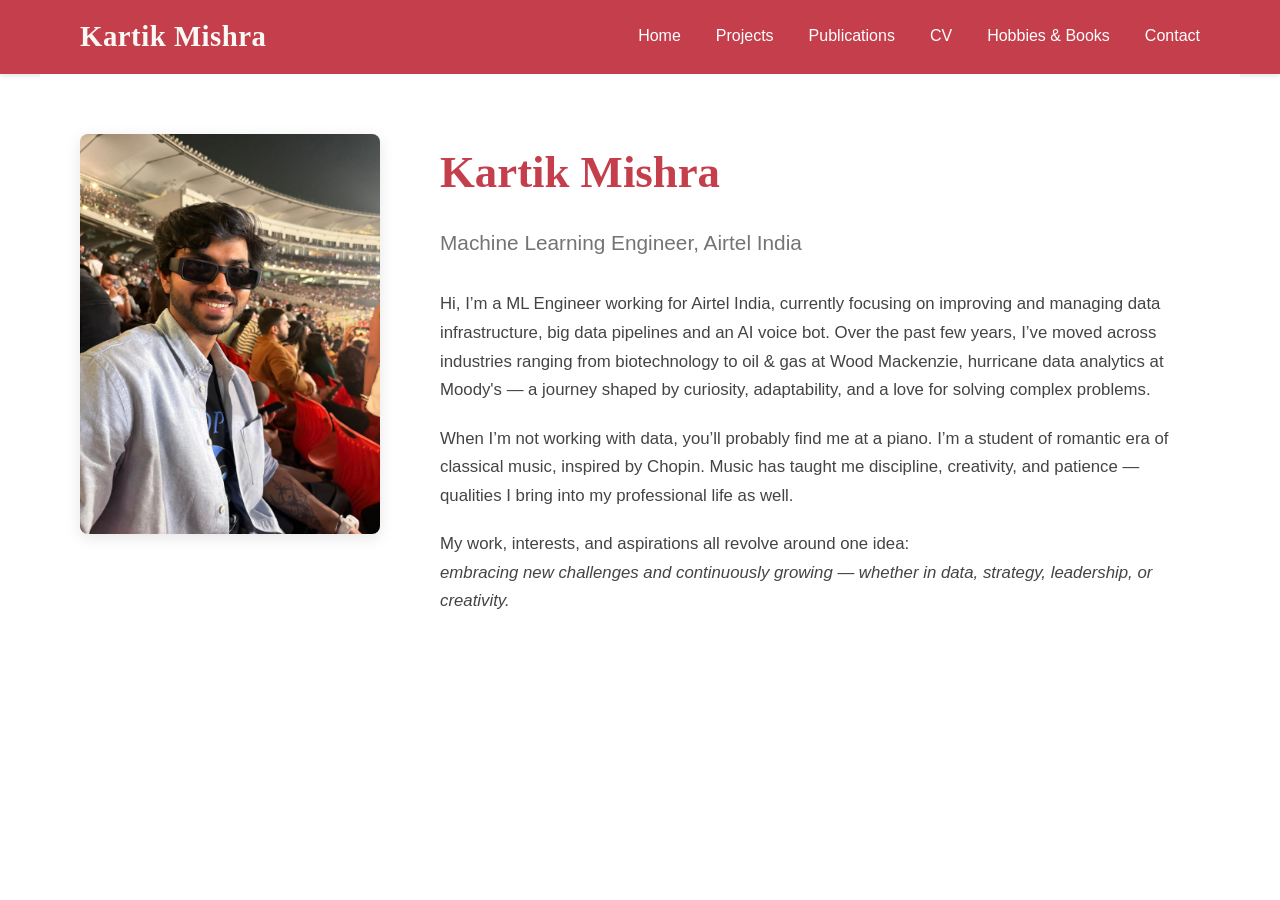
==== index.html @ c877eaf4 "CV commitsssss" ====
<!DOCTYPE html>
<html lang="en">
<head>
    <meta charset="UTF-8">
    <meta name="viewport" content="width=device-width, initial-scale=1.0">
    <title>Kartik Mishra</title>
    <link rel="stylesheet" href="css/style.css">
   
</head>
<body>
    <header>
        <div class="header-content">
            <a href="index.html" class="logo">Kartik Mishra</a>
            <nav>
                <a href="index.html">Home</a>
                <a href="projects.html">Projects</a>
                <a href="publications.html">Publications</a>
                <a href="cv.html">CV</a>
                <a href="hobbies.html">Hobbies & Books</a>
                <a href="contact.html">Contact</a>
            </nav>
        </div>
    </header>

    <div class="container">
        <div class="hero">
            <img src="images/profilepic.jpg" alt="Your Name" class="profile-img">
            <div class="hero-content">
                <h1>Kartik Mishra</h1>
                <h2>Machine Learning Engineer, Airtel India</h2>
                <p>
                    Hi, I’m a ML Engineer working for Airtel India, currently focusing on improving and managing data infrastructure, big data pipelines and an AI voice bot. Over the past few years, I’ve moved across industries ranging from biotechnology to oil &amp; gas at Wood Mackenzie, hurricane data analytics at Moody's — a journey shaped by curiosity, adaptability, and a love for solving complex problems.
                </p>

                <p>
                    When I’m not working with data, you’ll probably find me at a piano. I’m a student of romantic era of classical music, inspired by Chopin. Music has taught me discipline, creativity, and patience — qualities I bring into my professional life as well.
                </p>

                <p>
                    My work, interests, and aspirations all revolve around one idea: <br>
                    <em>embracing new challenges and continuously growing — whether in data, strategy, leadership, or creativity.</em>
                </p>
            </div>
        </div>
    </div>
</body>
</html>
---- css/style.css ----
* {
    margin: 0;
    padding: 0;
    box-sizing: border-box;
}

body {
    font-family: -apple-system, BlinkMacSystemFont, 'Segoe UI', Roboto, Oxygen, Ubuntu, Cantarell, sans-serif;
    line-height: 1.7;
    color: #333;
    background: white;
}

/* Header Styles */
header {
    background: #c43e4b;
    padding: 12px 0;
    box-shadow: 0 2px 5px rgba(0,0,0,0.1);
}

.header-content {
    max-width: 1200px;
    margin: 0 auto;
    padding: 0 40px;
    display: flex;
    justify-content: space-between;
    align-items: center;
}

.logo {
    color: #FAF9F6;
    font-size: 1.8em;
    font-weight: 700;
    letter-spacing: 0.5px;
    text-decoration: none;
    font-family: 'Crimson Text', serif;
    transition: opacity 0.3s ease;
}

nav {
    display: flex;
    gap: 35px;
}

nav a {
    color: white;
    text-decoration: none;
    font-size: 1em;
    transition: opacity 0.3s ease;
    padding-bottom: 2px;
}

nav a:hover {
    opacity: 0.8;
    border-bottom: 2px solid white;
}

/* Container Styles */
.container {
    max-width: 1200px;
    margin: 0 auto;
    padding: 60px 40px;
    background: white;
    min-height: calc(100vh - 100px);
}

/* Typography */
h1 {
    font-size: 2.8em;
    color: #c43e4b;
    margin-bottom: 40px;
    font-weight: 400;
}

h2 {
    font-size: 1.8em;
    color: #333;
    margin-bottom: 25px;
    font-weight: 400;
    border-bottom: 1px solid #ddd;
    padding-bottom: 10px;
}

h3 {
    font-size: 1.4em;
    color: #333;
    margin-bottom: 10px;
    font-weight: 400;
}

p {
    font-size: 1.05em;
    color: #444;
    margin-bottom: 20px;
}

a {
    color: #c43e4b;
    text-decoration: none;
    border-bottom: 1px solid #c43e4b;
}

a:hover {
    opacity: 0.7;
}

/* Home Page - Hero Section */
.hero {
    display: grid;
    grid-template-columns: 300px 1fr;
    gap: 60px;
    margin-bottom: 50px;
}

.profile-img {
    width: 100%;
    border-radius: 8px;
    box-shadow: 0 4px 15px rgba(0,0,0,0.1);
}

.hero-content h1 {
    font-size: 2.8em;
    color: #c43e4b;
    margin-bottom: 15px;
    font-weight: 700;
    font-family: 'Crimson Text', serif;
}

.hero-content h2 {
    font-size: 1.3em;
    color: #757373;
    font-weight: 350;
    margin-bottom: 30px;
    border-bottom: none;
    padding-bottom: 0;
}

.hero-content p {
    font-size: 1.05em;
    color: #444;
    margin-bottom: 20px;
}

.hero-content a {
    color: #c43e4b;
    text-decoration: none;
    border-bottom: 1px solid #c43e4b;
}

/* Sections */
section {
    margin-bottom: 50px;
}

.content p {
    margin-bottom: 20px;
}

/* Projects Page */
.project {
    margin-bottom: 50px;
    padding-bottom: 40px;
    border-bottom: 1px solid #ddd;
}

.project:last-child {
    border-bottom: none;
}

.project h2 {
    font-size: 1.6em;
    border-bottom: none;
    padding-bottom: 0;
}

.project-meta {
    color: #999;
    font-size: 0.95em;
    margin-bottom: 15px;
}

.project a {
    margin-right: 20px;
}

/* Publications Page */
.publication {
    margin-bottom: 40px;
    padding-bottom: 30px;
    border-bottom: 1px solid #ddd;
}

.publication:last-child {
    border-bottom: none;
}

.publication h2 {
    font-size: 1.4em;
    font-style: italic;
    border-bottom: none;
    padding-bottom: 0;
}

.venue {
    color: #c43e4b;
    font-weight: 500;
    margin-bottom: 15px;
}

.publication a {
    margin-right: 20px;
}

/* CV Page */
.download-link {
    display: inline-block;
    color: #c43e4b;
    text-decoration: none;
    border: 2px solid #c43e4b;
    padding: 10px 25px;
    border-radius: 5px;
    margin-bottom: 40px;
    transition: all 0.3s;
}

.download-link:hover {
    background: #c43e4b;
    color: white;
}

.cv-item {
    margin-bottom: 30px;
}

.cv-item h3 {
    font-size: 1.3em;
    margin-bottom: 5px;
    font-weight: 500;
}

.cv-item .institution {
    color: #c43e4b;
    font-weight: 500;
    margin-bottom: 5px;
}

.cv-item .date {
    color: #999;
    font-size: 0.95em;
    margin-bottom: 10px;
}

ul {
    list-style: none;
    padding: 0;
}

li {
    margin-bottom: 8px;
    padding-left: 20px;
    position: relative;
    color: #444;
}

li:before {
    content: "•";
    color: #c43e4b;
    font-weight: bold;
    position: absolute;
    left: 0;
}

/* Hobbies Page */
.book {
    margin-bottom: 30px;
}

.book h3 {
    font-size: 1.3em;
    margin-bottom: 5px;
    font-style: italic;
}

.book .author {
    color: #666;
    margin-bottom: 10px;
}

/* Contact Page */
.contact-item {
    margin-bottom: 15px;
    font-size: 1.05em;
}

.contact-item strong {
    color: #333;
    display: inline-block;
    min-width: 100px;
}

.social-links {
    display: flex;
    gap: 20px;
    margin-top: 20px;
    flex-wrap: wrap;
}

.social-links a {
    color: #c43e4b;
    font-size: 1em;
    border: 2px solid #c43e4b;
    padding: 8px 20px;
    border-radius: 5px;
    transition: all 0.3s;
}

.social-links a:hover {
    background: #c43e4b;
    color: white;
}

/* Responsive Design */
@media (max-width: 768px) {
    .header-content {
        flex-direction: column;
        gap: 20px;
        text-align: center;
    }

    nav {
        flex-wrap: wrap;
        justify-content: center;
        gap: 20px;
    }

    .hero {
        grid-template-columns: 1fr;
        gap: 30px;
    }

    .profile-img {
        max-width: 300px;
        margin: 0 auto;
    }

    .container {
        padding: 40px 20px;
    }

    h1 {
        font-size: 2.2em;
    }

    .hero-content h1 {
        font-size: 2.2em;
    }

    .contact-item strong {
        display: block;
        margin-bottom: 5px;
    }
}
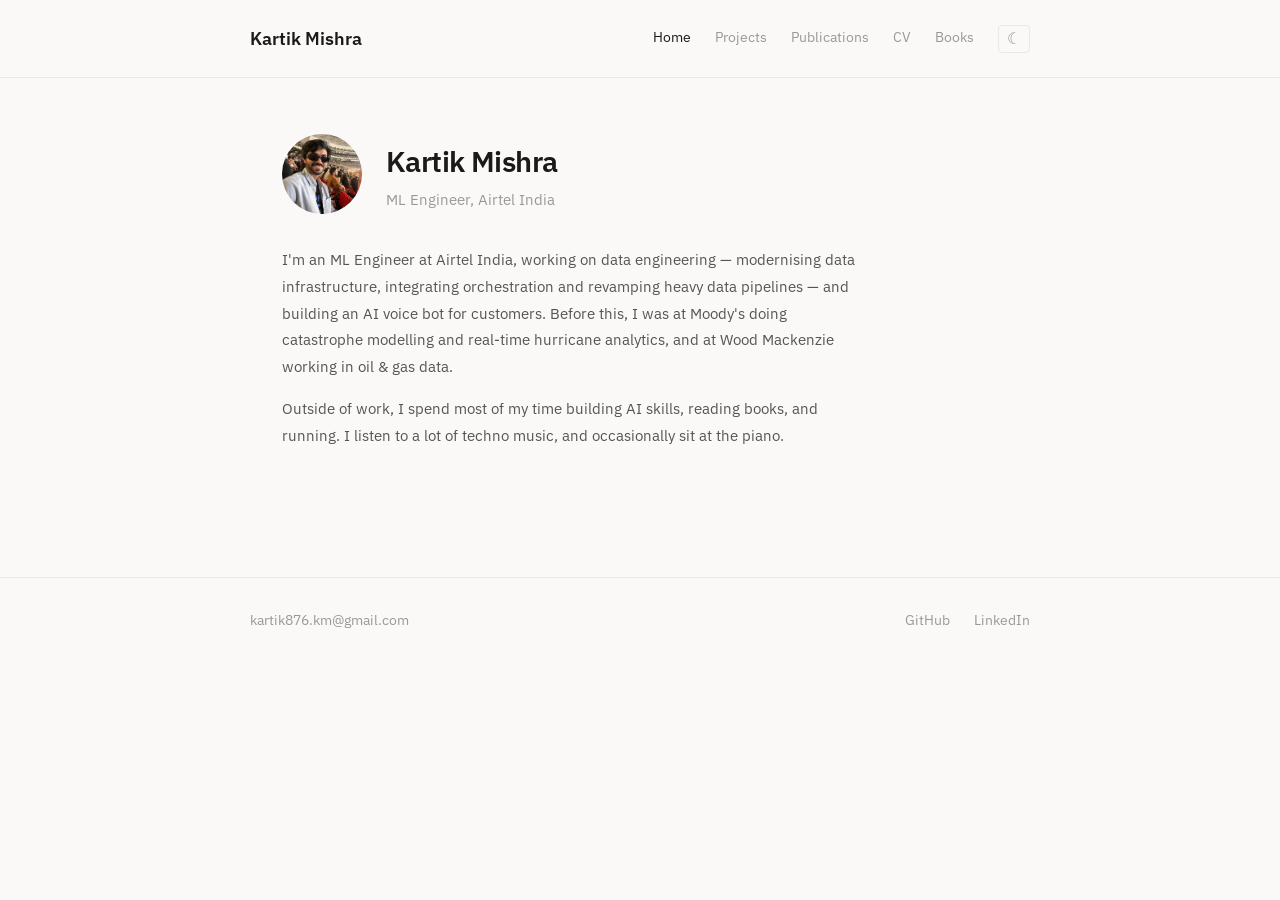
==== commit c2f08d35: "Rebuild portfolio with Paper theme — minimal, clean design - Redesigned all pages with Paper theme (" ====
--- a/index.html
+++ b/index.html
@@ -1,47 +1,64 @@
 <!DOCTYPE html>
 <html lang="en">
 <head>
-    <meta charset="UTF-8">
-    <meta name="viewport" content="width=device-width, initial-scale=1.0">
-    <title>Kartik Mishra</title>
-    <link rel="stylesheet" href="css/style.css">
-   
+  <meta charset="UTF-8">
+  <meta name="viewport" content="width=device-width, initial-scale=1.0">
+  <title>Kartik Mishra</title>
+  <link rel="stylesheet" href="css/style.css">
+  <link rel="preconnect" href="https://fonts.googleapis.com">
+  <link rel="preconnect" href="https://fonts.gstatic.com" crossorigin>
+  <link href="https://fonts.googleapis.com/css2?family=IBM+Plex+Sans:wght@300;400;500;600&display=swap" rel="stylesheet">
+  <script src="js/main.js"></script>
 </head>
 <body>
-    <header>
-        <div class="header-content">
-            <a href="index.html" class="logo">Kartik Mishra</a>
-            <nav>
-                <a href="index.html">Home</a>
-                <a href="projects.html">Projects</a>
-                <a href="publications.html">Publications</a>
-                <a href="cv.html">CV</a>
-                <a href="hobbies.html">Hobbies & Books</a>
-                <a href="contact.html">Contact</a>
-            </nav>
-        </div>
-    </header>
+  <header>
+    <div class="header-content">
+      <a href="index.html" class="logo">Kartik Mishra</a>
+      <nav>
+        <a href="index.html" class="active">Home</a>
+        <a href="projects.html">Projects</a>
+        <a href="publications.html">Publications</a>
+        <a href="cv.html">CV</a>
+        <a href="books.html">Books</a>
+        <button class="theme-toggle" aria-label="Toggle dark mode"></button>
+      </nav>
+    </div>
+  </header>
 
-    <div class="container">
-        <div class="hero">
-            <img src="images/profilepic.jpg" alt="Your Name" class="profile-img">
-            <div class="hero-content">
-                <h1>Kartik Mishra</h1>
-                <h2>Machine Learning Engineer, Airtel India</h2>
-                <p>
-                    Hi, I’m a ML Engineer working for Airtel India, currently focusing on improving and managing data infrastructure, big data pipelines and an AI voice bot. Over the past few years, I’ve moved across industries ranging from biotechnology to oil &amp; gas at Wood Mackenzie, hurricane data analytics at Moody's — a journey shaped by curiosity, adaptability, and a love for solving complex problems.
-                </p>
+  <div class="container">
+    <div class="hero-intro">
+      <img src="images/profilepic.jpg" alt="Kartik Mishra" class="profile-img">
+      <div>
+        <h1>Kartik Mishra</h1>
+        <div class="subtitle">ML Engineer, Airtel India</div>
+      </div>
+    </div>
 
-                <p>
-                    When I’m not working with data, you’ll probably find me at a piano. I’m a student of romantic era of classical music, inspired by Chopin. Music has taught me discipline, creativity, and patience — qualities I bring into my professional life as well.
-                </p>
+    <p>
+      I'm an ML Engineer at Airtel India, working on data engineering &mdash; modernising data infrastructure, integrating orchestration and
+      revamping heavy data pipelines &mdash; and building an AI voice bot for customers. Before this, I was at
+      Moody's doing catastrophe modelling and real-time hurricane analytics, and at Wood Mackenzie
+      working in oil &amp; gas data.
+    </p>
 
-                <p>
-                    My work, interests, and aspirations all revolve around one idea: <br>
-                    <em>embracing new challenges and continuously growing — whether in data, strategy, leadership, or creativity.</em>
-                </p>
-            </div>
-        </div>
+    <p>
+      Outside of work, I spend most of my time building AI skills, reading books, and running.
+      I listen to a lot of techno music, and occasionally sit at the piano.
+    </p>
+  </div>
+
+  <div class="lightbox">
+    <img src="images/profilepic.jpg" alt="Kartik Mishra">
+  </div>
+
+  <footer>
+    <div class="footer-content">
+      <span>kartik876.km@gmail.com</span>
+      <div class="footer-links">
+        <a href="https://github.com/karmishhh/" target="_blank">GitHub</a>
+        <a href="https://www.linkedin.com/in/kartik-mishra99/" target="_blank">LinkedIn</a>
+      </div>
     </div>
+  </footer>
 </body>
-</html>+</html>
--- a/css/style.css
+++ b/css/style.css
@@ -1,362 +1,533 @@
-* {
-    margin: 0;
-    padding: 0;
-    box-sizing: border-box;
-}
-
+/* ===== Paper Theme ===== */
+
+:root {
+  --bg: #faf9f7;
+  --text: #1a1a1a;
+  --text-secondary: #555;
+  --text-muted: #999;
+  --border: #eae8e4;
+  --accent: #8b7355;
+  --max-width: 780px;
+}
+
+[data-theme="dark"] {
+  --bg: #1a1a1a;
+  --text: #e0ddd8;
+  --text-secondary: #aaa;
+  --text-muted: #777;
+  --border: #2e2e2e;
+  --accent: #c4a882;
+}
+
+/* Reset */
+*, *::before, *::after {
+  margin: 0;
+  padding: 0;
+  box-sizing: border-box;
+}
+
+/* Base */
 body {
-    font-family: -apple-system, BlinkMacSystemFont, 'Segoe UI', Roboto, Oxygen, Ubuntu, Cantarell, sans-serif;
-    line-height: 1.7;
-    color: #333;
-    background: white;
-}
-
-/* Header Styles */
+  font-family: 'IBM Plex Sans', 'Inter', -apple-system, BlinkMacSystemFont, sans-serif;
+  font-size: 16px;
+  line-height: 1.6;
+  color: var(--text);
+  background: var(--bg);
+  -webkit-font-smoothing: antialiased;
+  transition: background 0.3s, color 0.3s;
+}
+
+/* Page transition */
+.container {
+  animation: fadeIn 0.4s ease-out;
+}
+
+@keyframes fadeIn {
+  from { opacity: 0; transform: translateY(8px); }
+  to { opacity: 1; transform: translateY(0); }
+}
+
+a {
+  color: var(--text);
+  text-decoration: underline;
+  text-underline-offset: 3px;
+  text-decoration-color: var(--border);
+  transition: text-decoration-color 0.2s;
+}
+
+a:hover {
+  text-decoration-color: var(--text);
+}
+
+/* Dark mode toggle */
+.theme-toggle {
+  background: none;
+  border: 1px solid var(--border);
+  color: var(--text-muted);
+  cursor: pointer;
+  font-size: 1rem;
+  padding: 0.3rem 0.5rem;
+  border-radius: 4px;
+  line-height: 1;
+  transition: all 0.2s;
+}
+
+.theme-toggle:hover {
+  color: var(--text);
+  border-color: var(--text-muted);
+}
+
+/* Header */
 header {
-    background: #c43e4b;
-    padding: 12px 0;
-    box-shadow: 0 2px 5px rgba(0,0,0,0.1);
+  border-bottom: 1px solid var(--border);
+  padding: 1.5rem 2rem;
+  transition: border-color 0.3s;
 }
 
 .header-content {
-    max-width: 1200px;
-    margin: 0 auto;
-    padding: 0 40px;
-    display: flex;
-    justify-content: space-between;
-    align-items: center;
+  max-width: var(--max-width);
+  margin: 0 auto;
+  display: flex;
+  justify-content: space-between;
+  align-items: center;
 }
 
 .logo {
-    color: #FAF9F6;
-    font-size: 1.8em;
-    font-weight: 700;
-    letter-spacing: 0.5px;
-    text-decoration: none;
-    font-family: 'Crimson Text', serif;
-    transition: opacity 0.3s ease;
+  font-size: 1.15rem;
+  font-weight: 600;
+  color: var(--text);
+  text-decoration: none;
 }
 
 nav {
-    display: flex;
-    gap: 35px;
+  display: flex;
+  gap: 1.5rem;
 }
 
 nav a {
-    color: white;
-    text-decoration: none;
-    font-size: 1em;
-    transition: opacity 0.3s ease;
-    padding-bottom: 2px;
-}
-
-nav a:hover {
-    opacity: 0.8;
-    border-bottom: 2px solid white;
-}
-
-/* Container Styles */
+  color: var(--text-muted);
+  text-decoration: none;
+  font-size: 0.9rem;
+  font-weight: 400;
+  transition: color 0.2s;
+}
+
+nav a:hover,
+nav a.active {
+  color: var(--text);
+}
+
+/* Main Content */
 .container {
-    max-width: 1200px;
-    margin: 0 auto;
-    padding: 60px 40px;
-    background: white;
-    min-height: calc(100vh - 100px);
+  max-width: var(--max-width);
+  margin: 0 auto;
+  padding: 3.5rem 2rem 5rem;
 }
 
 /* Typography */
+/* Hero intro */
+.hero-intro {
+  display: flex;
+  align-items: center;
+  gap: 1.5rem;
+  margin-bottom: 2rem;
+}
+
+.profile-img {
+  width: 80px;
+  height: 80px;
+  border-radius: 50%;
+  object-fit: cover;
+  filter: grayscale(15%);
+  flex-shrink: 0;
+  cursor: pointer;
+  transition: filter 0.2s;
+}
+
+.profile-img:hover {
+  filter: grayscale(0%);
+}
+
+.hero-intro h1 {
+  margin-bottom: 0.15rem;
+}
+
+.hero-intro .subtitle {
+  margin-bottom: 0;
+}
+
+@media (max-width: 600px) {
+  .hero-intro {
+    gap: 1rem;
+  }
+
+  .profile-img {
+    width: 64px;
+    height: 64px;
+  }
+}
+
 h1 {
-    font-size: 2.8em;
-    color: #c43e4b;
-    margin-bottom: 40px;
-    font-weight: 400;
+  font-size: 1.8rem;
+  font-weight: 600;
+  letter-spacing: -0.02em;
+  margin-bottom: 0.4rem;
 }
 
 h2 {
-    font-size: 1.8em;
-    color: #333;
-    margin-bottom: 25px;
-    font-weight: 400;
-    border-bottom: 1px solid #ddd;
-    padding-bottom: 10px;
+  font-size: 1.15rem;
+  font-weight: 600;
+  margin-top: 2.5rem;
+  margin-bottom: 1.2rem;
+  color: var(--text);
+  padding-left: 0.75rem;
+  border-left: 3px solid var(--accent);
 }
 
 h3 {
-    font-size: 1.4em;
-    color: #333;
-    margin-bottom: 10px;
-    font-weight: 400;
+  font-size: 1rem;
+  font-weight: 500;
+  margin-bottom: 0.2rem;
 }
 
 p {
-    font-size: 1.05em;
-    color: #444;
-    margin-bottom: 20px;
-}
-
-a {
-    color: #c43e4b;
-    text-decoration: none;
-    border-bottom: 1px solid #c43e4b;
-}
-
-a:hover {
-    opacity: 0.7;
-}
-
-/* Home Page - Hero Section */
-.hero {
-    display: grid;
-    grid-template-columns: 300px 1fr;
-    gap: 60px;
-    margin-bottom: 50px;
-}
-
-.profile-img {
-    width: 100%;
-    border-radius: 8px;
-    box-shadow: 0 4px 15px rgba(0,0,0,0.1);
-}
-
-.hero-content h1 {
-    font-size: 2.8em;
-    color: #c43e4b;
-    margin-bottom: 15px;
-    font-weight: 700;
-    font-family: 'Crimson Text', serif;
-}
-
-.hero-content h2 {
-    font-size: 1.3em;
-    color: #757373;
-    font-weight: 350;
-    margin-bottom: 30px;
-    border-bottom: none;
-    padding-bottom: 0;
-}
-
-.hero-content p {
-    font-size: 1.05em;
-    color: #444;
-    margin-bottom: 20px;
-}
-
-.hero-content a {
-    color: #c43e4b;
-    text-decoration: none;
-    border-bottom: 1px solid #c43e4b;
+  color: var(--text-secondary);
+  font-size: 0.95rem;
+  line-height: 1.75;
+  margin-bottom: 1rem;
+  max-width: 65ch;
+}
+
+.subtitle {
+  font-size: 0.95rem;
+  color: var(--text-muted);
+  margin-bottom: 2rem;
+  font-weight: 400;
 }
 
 /* Sections */
 section {
-    margin-bottom: 50px;
-}
-
-.content p {
-    margin-bottom: 20px;
-}
-
-/* Projects Page */
-.project {
-    margin-bottom: 50px;
-    padding-bottom: 40px;
-    border-bottom: 1px solid #ddd;
-}
-
-.project:last-child {
-    border-bottom: none;
-}
-
-.project h2 {
-    font-size: 1.6em;
-    border-bottom: none;
-    padding-bottom: 0;
-}
-
-.project-meta {
-    color: #999;
-    font-size: 0.95em;
-    margin-bottom: 15px;
-}
-
-.project a {
-    margin-right: 20px;
-}
-
-/* Publications Page */
-.publication {
-    margin-bottom: 40px;
-    padding-bottom: 30px;
-    border-bottom: 1px solid #ddd;
-}
-
-.publication:last-child {
-    border-bottom: none;
-}
-
-.publication h2 {
-    font-size: 1.4em;
-    font-style: italic;
-    border-bottom: none;
-    padding-bottom: 0;
-}
-
-.venue {
-    color: #c43e4b;
-    font-weight: 500;
-    margin-bottom: 15px;
-}
-
-.publication a {
-    margin-right: 20px;
-}
-
-/* CV Page */
-.download-link {
-    display: inline-block;
-    color: #c43e4b;
-    text-decoration: none;
-    border: 2px solid #c43e4b;
-    padding: 10px 25px;
-    border-radius: 5px;
-    margin-bottom: 40px;
-    transition: all 0.3s;
-}
-
-.download-link:hover {
-    background: #c43e4b;
-    color: white;
+  margin-bottom: 2rem;
+}
+
+/* Items (projects, publications, cv entries, books) */
+.item {
+  margin-bottom: 1.5rem;
+  padding: 1rem;
+  padding-left: 1rem;
+  border-bottom: 1px solid var(--border);
+  border-radius: 4px;
+  transition: background 0.2s, border-left 0.2s;
+  border-left: 3px solid transparent;
+}
+
+.item:hover {
+  background: rgba(139, 115, 85, 0.04);
+  border-left-color: var(--accent);
+}
+
+[data-theme="dark"] .item:hover {
+  background: rgba(196, 168, 130, 0.06);
+}
+
+.item:last-child {
+  border-bottom: none;
+}
+
+.item h3 a {
+  text-decoration-color: #ccc;
+}
+
+.item h3 a:hover {
+  text-decoration-color: var(--text);
+}
+
+.meta {
+  font-size: 0.85rem;
+  color: var(--text-muted);
+  margin-bottom: 0.4rem;
+}
+
+.item p {
+  font-size: 0.9rem;
+  margin-bottom: 0;
+}
+
+.item-links {
+  margin-top: 0.5rem;
+  display: flex;
+  gap: 1rem;
+}
+
+.item-links a {
+  font-size: 0.85rem;
+  color: var(--text-secondary);
+}
+
+/* Button */
+.btn {
+  display: inline-block;
+  padding: 0.5rem 1.2rem;
+  border: 1px solid #ccc;
+  color: var(--text);
+  text-decoration: none;
+  font-size: 0.85rem;
+  font-weight: 500;
+  border-radius: 4px;
+  transition: all 0.2s;
+}
+
+.btn:hover {
+  background: var(--text);
+  color: var(--bg);
+  border-color: var(--text);
+}
+
+/* CV specifics */
+.cv-section {
+  margin-bottom: 2.5rem;
 }
 
 .cv-item {
-    margin-bottom: 30px;
+  margin-bottom: 2rem;
 }
 
 .cv-item h3 {
-    font-size: 1.3em;
-    margin-bottom: 5px;
-    font-weight: 500;
+  font-weight: 600;
 }
 
 .cv-item .institution {
-    color: #c43e4b;
-    font-weight: 500;
-    margin-bottom: 5px;
+  font-size: 0.9rem;
+  color: var(--text-secondary);
+  font-weight: 500;
 }
 
 .cv-item .date {
-    color: #999;
-    font-size: 0.95em;
-    margin-bottom: 10px;
-}
-
-ul {
-    list-style: none;
-    padding: 0;
-}
-
-li {
-    margin-bottom: 8px;
-    padding-left: 20px;
-    position: relative;
-    color: #444;
-}
-
-li:before {
-    content: "•";
-    color: #c43e4b;
-    font-weight: bold;
-    position: absolute;
-    left: 0;
-}
-
-/* Hobbies Page */
+  font-size: 0.85rem;
+  color: var(--text-muted);
+  margin-bottom: 0.5rem;
+}
+
+.cv-item ul {
+  padding-left: 1.2rem;
+  margin-top: 0.4rem;
+}
+
+.cv-item li {
+  font-size: 0.9rem;
+  color: var(--text-secondary);
+  margin-bottom: 0.3rem;
+  line-height: 1.6;
+}
+
+.skills p {
+  font-size: 0.9rem;
+  margin-bottom: 0.5rem;
+}
+
+.skills strong {
+  color: var(--text);
+  font-weight: 500;
+}
+
+/* Books */
 .book {
-    margin-bottom: 30px;
+  margin-bottom: 1.5rem;
+  padding-bottom: 1.5rem;
+  border-bottom: 1px solid var(--border);
+}
+
+.book:last-child {
+  border-bottom: none;
 }
 
 .book h3 {
-    font-size: 1.3em;
-    margin-bottom: 5px;
-    font-style: italic;
+  font-style: italic;
+  font-weight: 500;
 }
 
 .book .author {
-    color: #666;
-    margin-bottom: 10px;
-}
-
-/* Contact Page */
-.contact-item {
-    margin-bottom: 15px;
-    font-size: 1.05em;
-}
-
-.contact-item strong {
-    color: #333;
-    display: inline-block;
-    min-width: 100px;
-}
-
-.social-links {
-    display: flex;
-    gap: 20px;
-    margin-top: 20px;
+  font-size: 0.85rem;
+  color: var(--text-muted);
+  margin-bottom: 0.4rem;
+}
+
+.book p {
+  font-size: 0.9rem;
+  margin-bottom: 0;
+}
+
+/* Hobbies list */
+.hobbies-list {
+  list-style: none;
+  padding: 0;
+}
+
+.hobbies-list li {
+  font-size: 0.95rem;
+  color: var(--text-secondary);
+  margin-bottom: 0.75rem;
+  padding-bottom: 0.75rem;
+  border-bottom: 1px solid var(--border);
+  line-height: 1.6;
+}
+
+.hobbies-list li:last-child {
+  border-bottom: none;
+}
+
+.hobbies-list strong {
+  color: var(--text);
+  font-weight: 500;
+}
+
+/* Book hover */
+.book {
+  transition: border-left 0.2s, padding-left 0.2s;
+  border-left: 3px solid transparent;
+  padding-left: 0.75rem;
+}
+
+.book:hover {
+  border-left-color: var(--accent);
+}
+
+/* Hobbies hover */
+.hobbies-list li {
+  transition: padding-left 0.2s, border-left 0.2s;
+  border-left: 3px solid transparent;
+  padding-left: 0.75rem;
+}
+
+.hobbies-list li:hover {
+  border-left-color: var(--accent);
+}
+
+/* Lightbox */
+.lightbox {
+  display: none;
+  position: fixed;
+  inset: 0;
+  z-index: 9999;
+  background: rgba(0, 0, 0, 0.85);
+  align-items: center;
+  justify-content: center;
+  cursor: pointer;
+  opacity: 0;
+  transition: opacity 0.3s;
+}
+
+.lightbox.active {
+  display: flex;
+  opacity: 1;
+}
+
+.lightbox img {
+  max-width: 90vw;
+  max-height: 90vh;
+  border-radius: 8px;
+  object-fit: contain;
+}
+
+/* Footer */
+footer {
+  border-top: 1px solid var(--border);
+  padding: 2rem;
+  margin-top: 2rem;
+  transition: border-color 0.3s;
+}
+
+.footer-content {
+  max-width: var(--max-width);
+  margin: 0 auto;
+  display: flex;
+  justify-content: space-between;
+  align-items: center;
+  font-size: 0.85rem;
+  color: var(--text-muted);
+}
+
+.footer-links {
+  display: flex;
+  gap: 1.5rem;
+}
+
+.footer-links a {
+  color: var(--text-muted);
+  text-decoration: none;
+  transition: color 0.2s;
+}
+
+.footer-links a:hover {
+  color: var(--text);
+}
+
+/* Responsive */
+@media (max-width: 768px) {
+  header {
+    padding: 1.2rem 1.5rem;
+  }
+
+  .header-content {
+    flex-direction: column;
+    gap: 0.75rem;
+    text-align: center;
+  }
+
+  nav {
+    gap: 0.6rem 1rem;
     flex-wrap: wrap;
-}
-
-.social-links a {
-    color: #c43e4b;
-    font-size: 1em;
-    border: 2px solid #c43e4b;
-    padding: 8px 20px;
-    border-radius: 5px;
-    transition: all 0.3s;
-}
-
-.social-links a:hover {
-    background: #c43e4b;
-    color: white;
-}
-
-/* Responsive Design */
-@media (max-width: 768px) {
-    .header-content {
-        flex-direction: column;
-        gap: 20px;
-        text-align: center;
-    }
-
-    nav {
-        flex-wrap: wrap;
-        justify-content: center;
-        gap: 20px;
-    }
-
-    .hero {
-        grid-template-columns: 1fr;
-        gap: 30px;
-    }
-
-    .profile-img {
-        max-width: 300px;
-        margin: 0 auto;
-    }
-
-    .container {
-        padding: 40px 20px;
-    }
-
-    h1 {
-        font-size: 2.2em;
-    }
-
-    .hero-content h1 {
-        font-size: 2.2em;
-    }
-
-    .contact-item strong {
-        display: block;
-        margin-bottom: 5px;
-    }
-}+    justify-content: center;
+  }
+
+  nav a {
+    font-size: 0.85rem;
+  }
+
+  .theme-toggle {
+    font-size: 0.9rem;
+    padding: 0.2rem 0.4rem;
+  }
+
+  .container {
+    padding: 2rem 1.25rem 3rem;
+  }
+
+  h1 {
+    font-size: 1.4rem;
+  }
+
+  h2 {
+    font-size: 1.05rem;
+    margin-top: 2rem;
+  }
+
+  p {
+    font-size: 0.9rem;
+  }
+
+  .hero-intro {
+    gap: 1rem;
+  }
+
+  .profile-img {
+    width: 64px;
+    height: 64px;
+  }
+
+  .item {
+    padding: 0.75rem;
+  }
+
+  .footer-content {
+    flex-direction: column;
+    gap: 0.75rem;
+    text-align: center;
+  }
+
+  .lightbox img {
+    max-width: 95vw;
+    max-height: 85vh;
+    border-radius: 4px;
+  }
+}
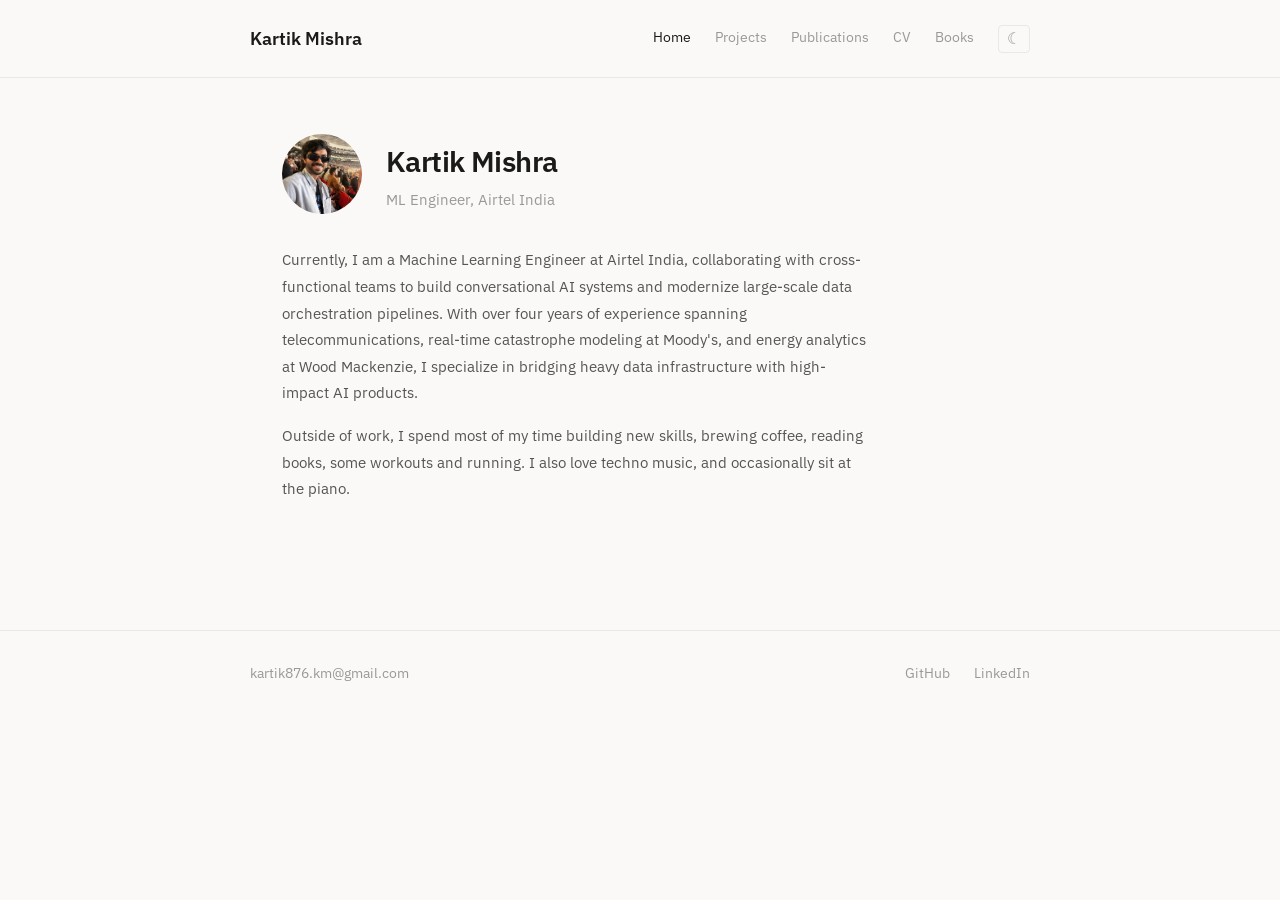
==== commit bec09817: "moreee changes" ====
--- a/index.html
+++ b/index.html
@@ -8,6 +8,7 @@
   <link rel="preconnect" href="https://fonts.googleapis.com">
   <link rel="preconnect" href="https://fonts.gstatic.com" crossorigin>
   <link href="https://fonts.googleapis.com/css2?family=IBM+Plex+Sans:wght@300;400;500;600&display=swap" rel="stylesheet">
+  <link rel="icon" type="image/png" href="images/portfolio.png">
   <script src="js/main.js"></script>
 </head>
 <body>
@@ -35,15 +36,12 @@
     </div>
 
     <p>
-      I'm an ML Engineer at Airtel India, working on data engineering &mdash; modernising data infrastructure, integrating orchestration and
-      revamping heavy data pipelines &mdash; and building an AI voice bot for customers. Before this, I was at
-      Moody's doing catastrophe modelling and real-time hurricane analytics, and at Wood Mackenzie
-      working in oil &amp; gas data.
+      Currently, I am a Machine Learning Engineer at Airtel India, collaborating with cross-functional teams to build conversational AI systems and modernize large-scale data orchestration pipelines. With over four years of experience spanning telecommunications, real-time catastrophe modeling at Moody's, and energy analytics at Wood Mackenzie, I specialize in bridging heavy data infrastructure with high-impact AI products.
     </p>
 
     <p>
-      Outside of work, I spend most of my time building AI skills, reading books, and running.
-      I listen to a lot of techno music, and occasionally sit at the piano.
+      Outside of work, I spend most of my time building new skills, brewing coffee, reading books, some workouts and running.
+      I also love techno music, and occasionally sit at the piano.
     </p>
   </div>
 
--- a/css/style.css
+++ b/css/style.css
@@ -300,6 +300,12 @@
   font-size: 0.9rem;
   color: var(--text-secondary);
   font-weight: 500;
+}
+
+.cv-item .company-desc {
+  font-size: 0.9rem;
+  color: var(--text-secondary);
+  font-style: italic;
 }
 
 .cv-item .date {
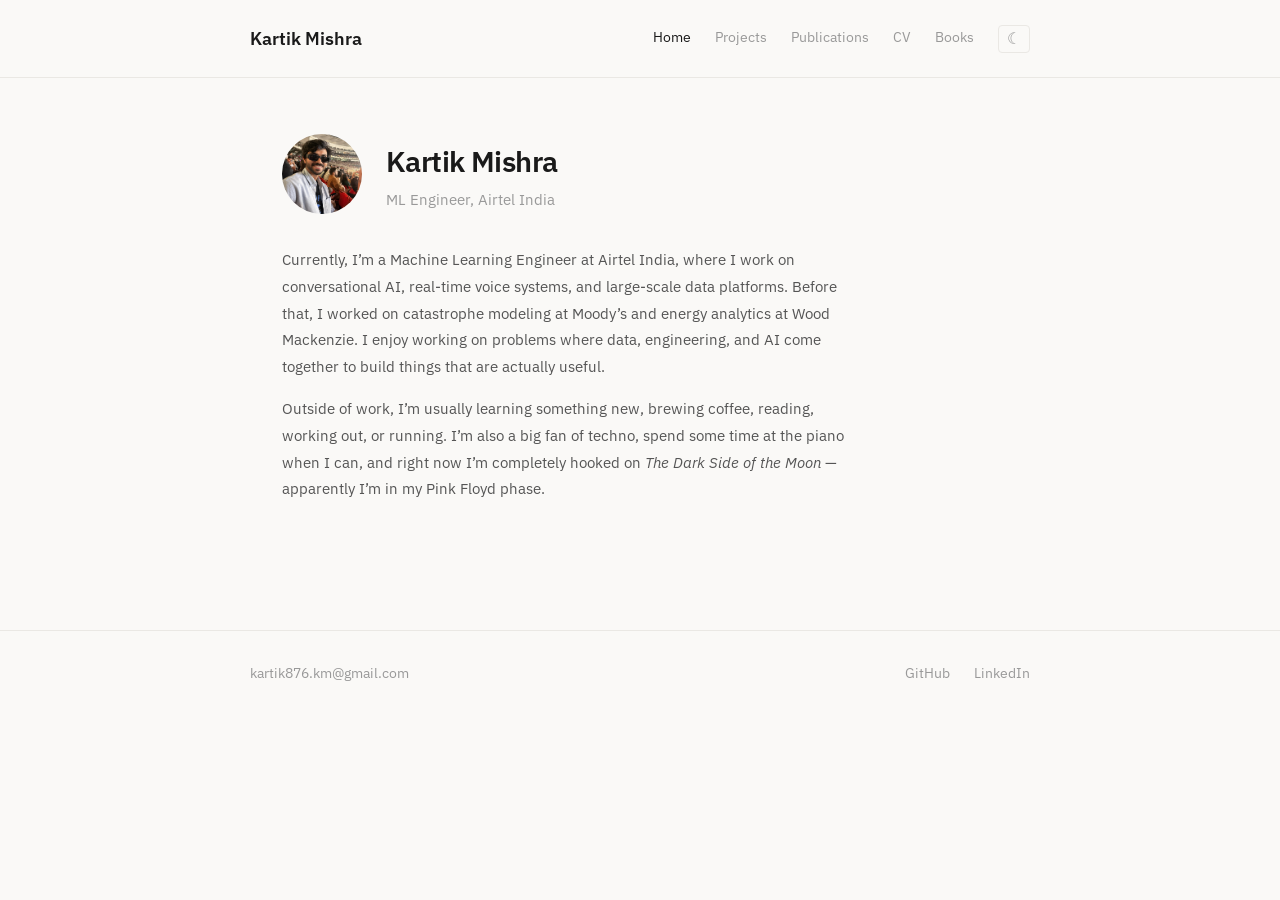
==== commit b1a5cd6d: "Update index.html" ====
--- a/index.html
+++ b/index.html
@@ -35,14 +35,14 @@
       </div>
     </div>
 
-    <p>
-      Currently, I am a Machine Learning Engineer at Airtel India, collaborating with cross-functional teams to build conversational AI systems and modernize large-scale data orchestration pipelines. With over four years of experience spanning telecommunications, real-time catastrophe modeling at Moody's, and energy analytics at Wood Mackenzie, I specialize in bridging heavy data infrastructure with high-impact AI products.
-    </p>
+   <p>
+  Currently, I’m a Machine Learning Engineer at Airtel India, where I work on conversational AI, real-time voice systems, and large-scale data platforms. Before that, I worked on catastrophe modeling at Moody’s and energy analytics at Wood Mackenzie. I enjoy working on problems where data, engineering, and AI come together to build things that are actually useful.
+</p>
 
-    <p>
-      Outside of work, I spend most of my time building new skills, brewing coffee, reading books, some workouts and running.
-      I also love techno music, and occasionally sit at the piano.
-    </p>
+<p>
+  Outside of work, I’m usually learning something new, brewing coffee, reading, working out, or running. I’m also a big fan of techno, spend some time at the piano when I can, and right now I’m completely hooked on <i>The Dark Side of the Moon</i> — apparently I’m in my Pink Floyd phase.
+</p>
+
   </div>
 
   <div class="lightbox">
--- a/css/style.css
+++ b/css/style.css
@@ -284,39 +284,99 @@
 }
 
 /* CV specifics */
+.cv-doc-actions {
+  display: flex;
+  justify-content: flex-end;
+  margin-bottom: 1.25rem;
+}
+
+.cv-doc-header {
+  text-align: center;
+  margin-bottom: 2.25rem;
+  padding-bottom: 1.25rem;
+  border-bottom: 1px solid var(--border);
+}
+
+.cv-name {
+  font-size: 2rem;
+  font-weight: 600;
+  letter-spacing: 0.06em;
+  margin-bottom: 0.5rem;
+}
+
+.cv-contact {
+  font-size: 0.9rem;
+  color: var(--text-secondary);
+  line-height: 1.6;
+}
+
+.cv-contact a {
+  color: var(--text-secondary);
+  text-decoration-color: var(--border);
+}
+
+.cv-contact .sep {
+  color: var(--text-muted);
+  margin: 0 0.35rem;
+}
+
 .cv-section {
-  margin-bottom: 2.5rem;
+  margin-bottom: 2rem;
+}
+
+.cv-summary p {
+  font-size: 0.95rem;
+  color: var(--text-secondary);
+  line-height: 1.6;
+  max-width: none;
+  margin-bottom: 0;
 }
 
 .cv-item {
-  margin-bottom: 2rem;
-}
-
-.cv-item h3 {
+  margin-bottom: 1.5rem;
+}
+
+.cv-item-row {
+  display: flex;
+  justify-content: space-between;
+  align-items: baseline;
+  gap: 1rem;
+  margin-bottom: 0.15rem;
+}
+
+.cv-item-company {
   font-weight: 600;
-}
-
-.cv-item .institution {
+  font-size: 1rem;
+  letter-spacing: 0.02em;
+}
+
+.cv-item-location {
   font-size: 0.9rem;
   color: var(--text-secondary);
   font-weight: 500;
-}
-
-.cv-item .company-desc {
-  font-size: 0.9rem;
-  color: var(--text-secondary);
-  font-style: italic;
-}
-
-.cv-item .date {
+  text-align: right;
+}
+
+.cv-item-role {
+  font-weight: 500;
+  font-size: 0.95rem;
+}
+
+.cv-item-institution {
+  font-weight: 600;
+  font-size: 1rem;
+}
+
+.cv-item-meta {
   font-size: 0.85rem;
   color: var(--text-muted);
-  margin-bottom: 0.5rem;
+  text-align: right;
+  white-space: nowrap;
 }
 
 .cv-item ul {
   padding-left: 1.2rem;
-  margin-top: 0.4rem;
+  margin-top: 0.5rem;
 }
 
 .cv-item li {
@@ -324,6 +384,16 @@
   color: var(--text-secondary);
   margin-bottom: 0.3rem;
   line-height: 1.6;
+}
+
+.cv-extra-item {
+  margin-bottom: 0.9rem;
+}
+
+.cv-extra-item p {
+  font-size: 0.9rem;
+  margin-bottom: 0;
+  color: var(--text-secondary);
 }
 
 .skills p {
@@ -537,3 +607,248 @@
     border-radius: 4px;
   }
 }
+
+/* ===== Print / PDF export (Word-style CV) ===== */
+@media print {
+  :root {
+    --bg: #fff;
+    --text: #000;
+    --text-secondary: #000;
+    --text-muted: #000;
+    --border: #000;
+    --accent: #000;
+  }
+
+  body {
+    font-family: 'Times New Roman', Times, serif;
+    font-size: 10pt;
+    line-height: 1.25;
+    background: #fff;
+    color: #000;
+    -webkit-print-color-adjust: exact;
+    print-color-adjust: exact;
+  }
+
+  header,
+  footer,
+  nav,
+  .theme-toggle,
+  .btn,
+  .cv-doc-actions,
+  .lightbox {
+    display: none !important;
+  }
+
+  .container {
+    max-width: 100%;
+    margin: 0;
+    padding: 0;
+    animation: none;
+  }
+
+  a { color: #000; }
+
+  /* Document header (name + contact) */
+  .cv-doc-header {
+    text-align: center;
+    margin: 0 0 0.35rem 0;
+    padding: 0;
+    border: none;
+  }
+
+  .cv-name {
+    font-family: 'Times New Roman', Times, serif;
+    font-size: 22pt;
+    font-weight: 700;
+    letter-spacing: 0.04em;
+    margin: 0 0 0.15rem 0;
+    line-height: 1.1;
+  }
+
+  .cv-contact {
+    font-size: 10pt;
+    color: #000;
+    line-height: 1.3;
+  }
+
+  .cv-contact a {
+    color: #000;
+    text-decoration: underline;
+  }
+
+  .cv-contact .sep {
+    margin: 0 0.2rem;
+    color: #000;
+  }
+
+  /* Section headings — bold uppercase with horizontal rule */
+  h2 {
+    font-family: 'Times New Roman', Times, serif;
+    font-size: 11pt;
+    font-weight: 700;
+    text-transform: uppercase;
+    color: #000;
+    margin: 0.5rem 0 0.2rem 0;
+    padding: 0 0 1px 0;
+    border-left: none;
+    border-bottom: 1px solid #000;
+    break-after: avoid;
+    page-break-after: avoid;
+  }
+
+  .cv-section { margin-bottom: 0.35rem; }
+
+  /* Summary */
+  .cv-summary p {
+    font-size: 9.75pt;
+    line-height: 1.35;
+    margin: 0;
+    color: #000;
+    max-width: none;
+    text-align: justify;
+  }
+
+  /* Job / education entries */
+  .cv-item {
+    margin-bottom: 0.4rem;
+    break-inside: avoid;
+    page-break-inside: avoid;
+  }
+
+  .cv-item-row {
+    display: flex;
+    justify-content: space-between;
+    align-items: baseline;
+    gap: 1rem;
+    margin: 0;
+    line-height: 1.25;
+  }
+
+  .cv-item-company {
+    font-weight: 700;
+    font-size: 11pt;
+    text-transform: uppercase;
+    letter-spacing: 0;
+  }
+
+  .cv-item-location,
+  .cv-item-role,
+  .cv-item-institution,
+  .cv-item-meta {
+    font-weight: 700;
+    font-size: 10pt;
+    color: #000;
+    text-align: right;
+    white-space: nowrap;
+  }
+
+  .cv-item-role,
+  .cv-item-institution {
+    text-align: left;
+  }
+
+  .cv-item ul {
+    margin: 0.1rem 0 0 0;
+    padding-left: 1em;
+    list-style: disc outside;
+  }
+
+  .cv-item li {
+    font-size: 9.5pt;
+    line-height: 1.28;
+    color: #000;
+    margin-bottom: 0.05rem;
+    text-align: justify;
+  }
+
+  /* Extracurricular — keep the section together */
+  .cv-extracurricular {
+    break-inside: avoid;
+    page-break-inside: avoid;
+  }
+
+  .cv-extra-item {
+    margin-bottom: 0.35rem;
+    break-inside: avoid;
+    page-break-inside: avoid;
+  }
+
+  .cv-extra-item p {
+    font-size: 9.5pt;
+    line-height: 1.3;
+    margin: 0;
+    color: #000;
+    max-width: none;
+  }
+
+  /* Skills */
+  .skills {
+    break-inside: avoid;
+    page-break-inside: avoid;
+  }
+
+  .skills p {
+    font-size: 9.5pt;
+    line-height: 1.3;
+    margin: 0;
+    color: #000;
+    max-width: none;
+  }
+
+  .skills strong { font-weight: 700; color: #000; }
+
+  /* Publications entries (loaded from publications.html) — bullet list */
+  .cv-publications {
+    padding: 0;
+    margin-left: 0;
+    break-inside: avoid;
+    page-break-inside: avoid;
+  }
+
+  .cv-publications .item {
+    display: block;
+    position: relative;
+    margin: 0 0 0.05rem 0;
+    padding: 0 0 0 1.2em;
+    border: none;
+    border-radius: 0;
+    background: none !important;
+    break-inside: avoid;
+    page-break-inside: avoid;
+    font-size: 9.5pt;
+    line-height: 1.28;
+    color: #000;
+    text-align: justify;
+  }
+
+  .cv-publications .item::before {
+    content: "\2022";
+    position: absolute;
+    left: 0.3em;
+    top: 0;
+    font-size: 9.5pt;
+    line-height: 1.28;
+    color: #000;
+  }
+
+  .cv-publications .item h3 {
+    display: inline;
+    font-size: 9.5pt;
+    font-weight: 400;
+    margin: 0;
+  }
+
+  .cv-publications .item h3::after { content: " - "; }
+
+  .cv-publications .item h3 a {
+    color: #000;
+    text-decoration: none;
+  }
+
+  .cv-publications .meta {
+    display: inline;
+    font-size: 9.5pt;
+    color: #000;
+    margin: 0;
+  }
+}
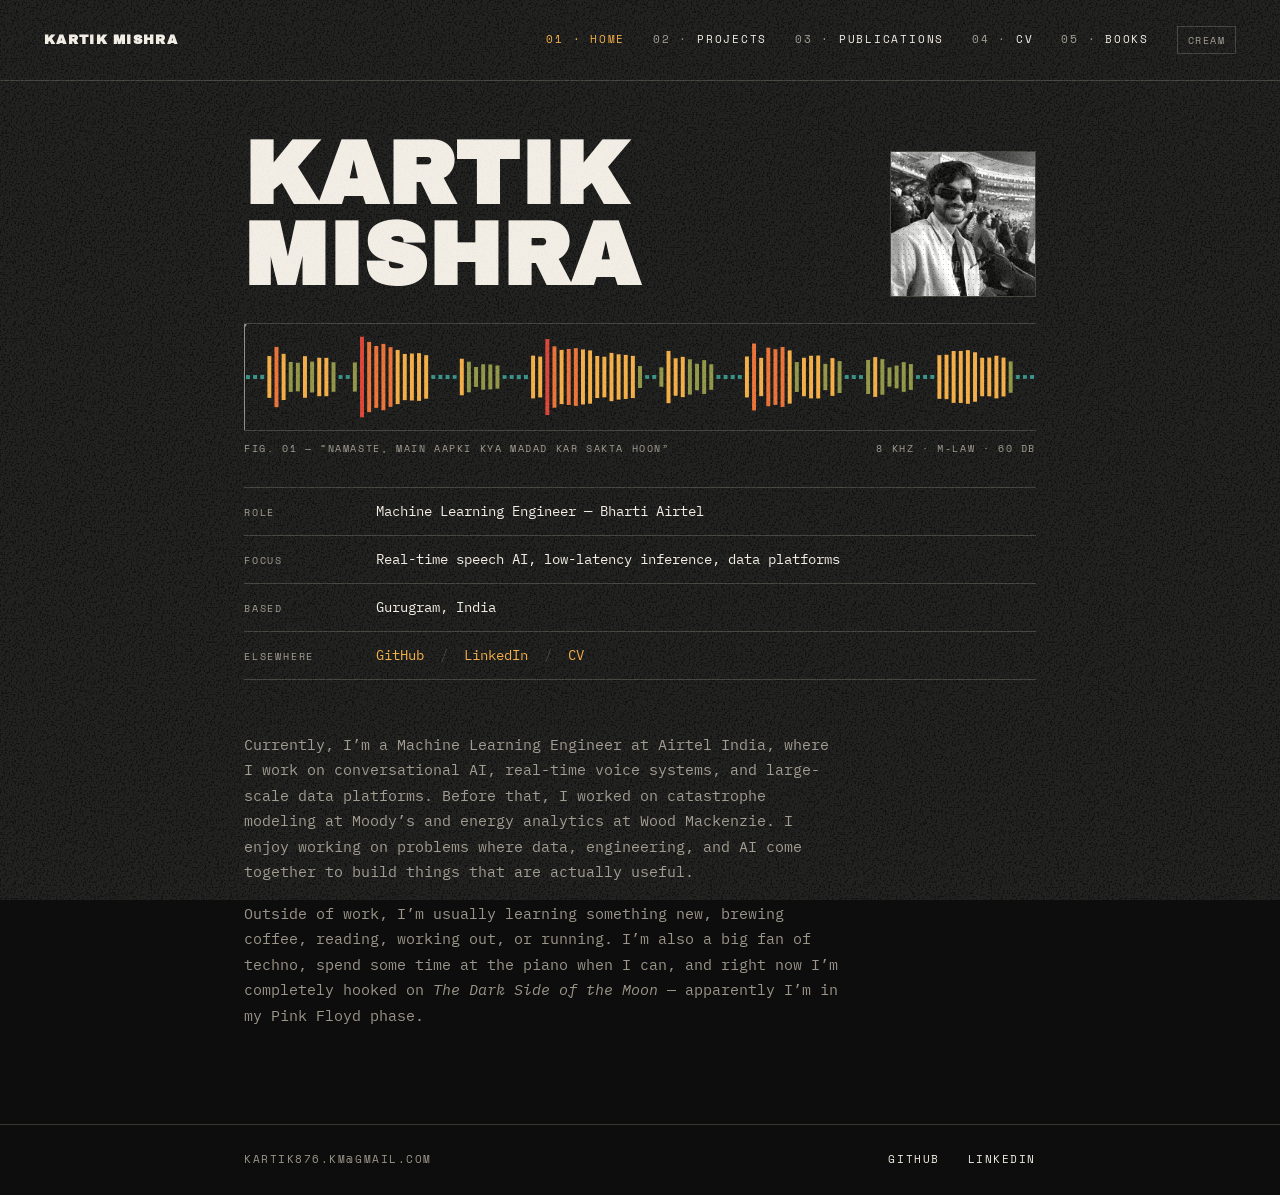
==== commit 066fb0b2: "Redesign site: warm-black analog theme with waveform masthead Rebuild the visual system around a war" ====
--- a/index.html
+++ b/index.html
@@ -4,10 +4,12 @@
   <meta charset="UTF-8">
   <meta name="viewport" content="width=device-width, initial-scale=1.0">
   <title>Kartik Mishra</title>
+  <meta name="theme-color" content="#0D0D0D">
+  <meta name="description" content="Machine Learning Engineer at Airtel India — real-time voice AI, low-latency inference, and large-scale data platforms.">
   <link rel="stylesheet" href="css/style.css">
   <link rel="preconnect" href="https://fonts.googleapis.com">
   <link rel="preconnect" href="https://fonts.gstatic.com" crossorigin>
-  <link href="https://fonts.googleapis.com/css2?family=IBM+Plex+Sans:wght@300;400;500;600&display=swap" rel="stylesheet">
+  <link href="https://fonts.googleapis.com/css2?family=Archivo+Black&family=IBM+Plex+Mono:ital,wght@0,400;0,500;0,600;0,700;1,400&family=Space+Mono:wght@400;700&display=swap" rel="stylesheet">
   <link rel="icon" type="image/png" href="images/portfolio.png">
   <script src="js/main.js"></script>
 </head>
@@ -21,28 +23,176 @@
         <a href="publications.html">Publications</a>
         <a href="cv.html">CV</a>
         <a href="books.html">Books</a>
-        <button class="theme-toggle" aria-label="Toggle dark mode"></button>
+        <button class="theme-toggle" aria-label="Toggle colour scheme"></button>
       </nav>
     </div>
   </header>
 
   <div class="container">
-    <div class="hero-intro">
-      <img src="images/profilepic.jpg" alt="Kartik Mishra" class="profile-img">
-      <div>
-        <h1>Kartik Mishra</h1>
-        <div class="subtitle">ML Engineer, Airtel India</div>
-      </div>
-    </div>
-
-   <p>
-  Currently, I’m a Machine Learning Engineer at Airtel India, where I work on conversational AI, real-time voice systems, and large-scale data platforms. Before that, I worked on catastrophe modeling at Moody’s and energy analytics at Wood Mackenzie. I enjoy working on problems where data, engineering, and AI come together to build things that are actually useful.
-</p>
-
-<p>
-  Outside of work, I’m usually learning something new, brewing coffee, reading, working out, or running. I’m also a big fan of techno, spend some time at the piano when I can, and right now I’m completely hooked on <i>The Dark Side of the Moon</i> — apparently I’m in my Pink Floyd phase.
-</p>
-
+    <section class="masthead">
+      <div class="masthead__top">
+        <h1>Kartik<br>Mishra</h1>
+        <figure class="plate">
+          <img src="images/profilepic.jpg" alt="Kartik Mishra" class="profile-img">
+          <span class="plate__halftone" aria-hidden="true"></span>
+        </figure>
+      </div>
+
+      <div class="wave" role="img" aria-label="Waveform of a spoken phrase, with amplitude mapped to colour">
+        <svg viewBox="0 0 1000 120" preserveAspectRatio="none" aria-hidden="true">
+          <rect x="2.5" y="57.8" width="5.0" height="4.5" fill="var(--stripe-teal)"/>
+          <rect x="11.5" y="57.7" width="5.0" height="4.6" fill="var(--stripe-teal)"/>
+          <rect x="20.5" y="57.6" width="5.0" height="4.8" fill="var(--stripe-teal)"/>
+          <rect x="29.5" y="36.3" width="5.0" height="47.3" fill="var(--stripe-amber)"/>
+          <rect x="38.5" y="25.9" width="5.0" height="68.3" fill="var(--stripe-orange)"/>
+          <rect x="47.5" y="33.8" width="5.0" height="52.3" fill="var(--stripe-amber)"/>
+          <rect x="56.5" y="43.0" width="5.0" height="33.9" fill="var(--stripe-olive)"/>
+          <rect x="65.5" y="43.8" width="5.0" height="32.5" fill="var(--stripe-olive)"/>
+          <rect x="74.5" y="36.4" width="5.0" height="47.1" fill="var(--stripe-amber)"/>
+          <rect x="83.5" y="42.5" width="5.0" height="35.0" fill="var(--stripe-olive)"/>
+          <rect x="92.5" y="38.2" width="5.0" height="43.5" fill="var(--stripe-amber)"/>
+          <rect x="101.5" y="38.3" width="5.0" height="43.4" fill="var(--stripe-amber)"/>
+          <rect x="110.5" y="43.3" width="5.0" height="33.5" fill="var(--stripe-olive)"/>
+          <rect x="119.5" y="57.9" width="5.0" height="4.2" fill="var(--stripe-teal)"/>
+          <rect x="128.5" y="57.8" width="5.0" height="4.3" fill="var(--stripe-teal)"/>
+          <rect x="137.5" y="43.5" width="5.0" height="33.0" fill="var(--stripe-olive)"/>
+          <rect x="146.5" y="14.4" width="5.0" height="91.2" fill="var(--stripe-red)"/>
+          <rect x="155.5" y="20.2" width="5.0" height="79.6" fill="var(--stripe-orange)"/>
+          <rect x="164.5" y="24.9" width="5.0" height="70.1" fill="var(--stripe-orange)"/>
+          <rect x="173.5" y="22.5" width="5.0" height="75.1" fill="var(--stripe-orange)"/>
+          <rect x="182.5" y="26.2" width="5.0" height="67.6" fill="var(--stripe-orange)"/>
+          <rect x="191.5" y="29.4" width="5.0" height="61.3" fill="var(--stripe-amber)"/>
+          <rect x="200.5" y="33.9" width="5.0" height="52.3" fill="var(--stripe-amber)"/>
+          <rect x="209.5" y="33.4" width="5.0" height="53.2" fill="var(--stripe-amber)"/>
+          <rect x="218.5" y="33.0" width="5.0" height="54.0" fill="var(--stripe-amber)"/>
+          <rect x="227.5" y="35.3" width="5.0" height="49.3" fill="var(--stripe-amber)"/>
+          <rect x="236.5" y="57.8" width="5.0" height="4.4" fill="var(--stripe-teal)"/>
+          <rect x="245.5" y="57.6" width="5.0" height="4.8" fill="var(--stripe-teal)"/>
+          <rect x="254.5" y="57.6" width="5.0" height="4.8" fill="var(--stripe-teal)"/>
+          <rect x="263.5" y="57.9" width="5.0" height="4.2" fill="var(--stripe-teal)"/>
+          <rect x="272.5" y="39.3" width="5.0" height="41.4" fill="var(--stripe-amber)"/>
+          <rect x="281.5" y="42.7" width="5.0" height="34.6" fill="var(--stripe-olive)"/>
+          <rect x="290.5" y="48.7" width="5.0" height="22.5" fill="var(--stripe-olive)"/>
+          <rect x="299.5" y="45.6" width="5.0" height="28.8" fill="var(--stripe-olive)"/>
+          <rect x="308.5" y="45.9" width="5.0" height="28.2" fill="var(--stripe-olive)"/>
+          <rect x="317.5" y="46.9" width="5.0" height="26.3" fill="var(--stripe-olive)"/>
+          <rect x="326.5" y="57.9" width="5.0" height="4.2" fill="var(--stripe-teal)"/>
+          <rect x="335.5" y="57.8" width="5.0" height="4.4" fill="var(--stripe-teal)"/>
+          <rect x="344.5" y="57.6" width="5.0" height="4.8" fill="var(--stripe-teal)"/>
+          <rect x="353.5" y="57.7" width="5.0" height="4.7" fill="var(--stripe-teal)"/>
+          <rect x="362.5" y="35.8" width="5.0" height="48.4" fill="var(--stripe-amber)"/>
+          <rect x="371.5" y="36.9" width="5.0" height="46.2" fill="var(--stripe-amber)"/>
+          <rect x="380.5" y="17.0" width="5.0" height="86.0" fill="var(--stripe-red)"/>
+          <rect x="389.5" y="25.3" width="5.0" height="69.5" fill="var(--stripe-orange)"/>
+          <rect x="398.5" y="29.3" width="5.0" height="61.4" fill="var(--stripe-amber)"/>
+          <rect x="407.5" y="28.3" width="5.0" height="63.4" fill="var(--stripe-orange)"/>
+          <rect x="416.5" y="27.4" width="5.0" height="65.3" fill="var(--stripe-orange)"/>
+          <rect x="425.5" y="28.8" width="5.0" height="62.3" fill="var(--stripe-amber)"/>
+          <rect x="434.5" y="29.9" width="5.0" height="60.3" fill="var(--stripe-amber)"/>
+          <rect x="443.5" y="36.2" width="5.0" height="47.6" fill="var(--stripe-amber)"/>
+          <rect x="452.5" y="37.0" width="5.0" height="46.0" fill="var(--stripe-amber)"/>
+          <rect x="461.5" y="32.7" width="5.0" height="54.6" fill="var(--stripe-amber)"/>
+          <rect x="470.5" y="34.3" width="5.0" height="51.3" fill="var(--stripe-amber)"/>
+          <rect x="479.5" y="35.0" width="5.0" height="49.9" fill="var(--stripe-amber)"/>
+          <rect x="488.5" y="36.1" width="5.0" height="47.8" fill="var(--stripe-amber)"/>
+          <rect x="497.5" y="47.6" width="5.0" height="24.8" fill="var(--stripe-olive)"/>
+          <rect x="506.5" y="57.9" width="5.0" height="4.2" fill="var(--stripe-teal)"/>
+          <rect x="515.5" y="57.7" width="5.0" height="4.6" fill="var(--stripe-teal)"/>
+          <rect x="524.5" y="49.1" width="5.0" height="21.9" fill="var(--stripe-olive)"/>
+          <rect x="533.5" y="30.5" width="5.0" height="59.1" fill="var(--stripe-amber)"/>
+          <rect x="542.5" y="38.8" width="5.0" height="42.4" fill="var(--stripe-amber)"/>
+          <rect x="551.5" y="37.2" width="5.0" height="45.6" fill="var(--stripe-amber)"/>
+          <rect x="560.5" y="39.9" width="5.0" height="40.1" fill="var(--stripe-olive)"/>
+          <rect x="569.5" y="45.0" width="5.0" height="30.0" fill="var(--stripe-olive)"/>
+          <rect x="578.5" y="40.9" width="5.0" height="38.3" fill="var(--stripe-olive)"/>
+          <rect x="587.5" y="45.6" width="5.0" height="28.9" fill="var(--stripe-olive)"/>
+          <rect x="596.5" y="57.8" width="5.0" height="4.3" fill="var(--stripe-teal)"/>
+          <rect x="605.5" y="57.7" width="5.0" height="4.7" fill="var(--stripe-teal)"/>
+          <rect x="614.5" y="57.6" width="5.0" height="4.8" fill="var(--stripe-teal)"/>
+          <rect x="623.5" y="57.8" width="5.0" height="4.3" fill="var(--stripe-teal)"/>
+          <rect x="632.5" y="36.8" width="5.0" height="46.3" fill="var(--stripe-amber)"/>
+          <rect x="641.5" y="22.1" width="5.0" height="75.8" fill="var(--stripe-orange)"/>
+          <rect x="650.5" y="38.3" width="5.0" height="43.3" fill="var(--stripe-amber)"/>
+          <rect x="659.5" y="26.8" width="5.0" height="66.3" fill="var(--stripe-orange)"/>
+          <rect x="668.5" y="28.5" width="5.0" height="63.1" fill="var(--stripe-orange)"/>
+          <rect x="677.5" y="26.1" width="5.0" height="67.8" fill="var(--stripe-orange)"/>
+          <rect x="686.5" y="29.9" width="5.0" height="60.2" fill="var(--stripe-amber)"/>
+          <rect x="695.5" y="43.1" width="5.0" height="33.8" fill="var(--stripe-olive)"/>
+          <rect x="704.5" y="38.2" width="5.0" height="43.5" fill="var(--stripe-amber)"/>
+          <rect x="713.5" y="35.9" width="5.0" height="48.3" fill="var(--stripe-amber)"/>
+          <rect x="722.5" y="35.7" width="5.0" height="48.6" fill="var(--stripe-amber)"/>
+          <rect x="731.5" y="45.1" width="5.0" height="29.8" fill="var(--stripe-olive)"/>
+          <rect x="740.5" y="38.6" width="5.0" height="42.8" fill="var(--stripe-amber)"/>
+          <rect x="749.5" y="41.9" width="5.0" height="36.2" fill="var(--stripe-olive)"/>
+          <rect x="758.5" y="57.8" width="5.0" height="4.4" fill="var(--stripe-teal)"/>
+          <rect x="767.5" y="57.7" width="5.0" height="4.6" fill="var(--stripe-teal)"/>
+          <rect x="776.5" y="57.9" width="5.0" height="4.3" fill="var(--stripe-teal)"/>
+          <rect x="785.5" y="40.7" width="5.0" height="38.5" fill="var(--stripe-olive)"/>
+          <rect x="794.5" y="37.5" width="5.0" height="45.0" fill="var(--stripe-amber)"/>
+          <rect x="803.5" y="39.8" width="5.0" height="40.3" fill="var(--stripe-olive)"/>
+          <rect x="812.5" y="49.1" width="5.0" height="21.8" fill="var(--stripe-olive)"/>
+          <rect x="821.5" y="47.0" width="5.0" height="25.9" fill="var(--stripe-olive)"/>
+          <rect x="830.5" y="43.2" width="5.0" height="33.6" fill="var(--stripe-olive)"/>
+          <rect x="839.5" y="45.4" width="5.0" height="29.2" fill="var(--stripe-olive)"/>
+          <rect x="848.5" y="57.9" width="5.0" height="4.2" fill="var(--stripe-teal)"/>
+          <rect x="857.5" y="57.7" width="5.0" height="4.6" fill="var(--stripe-teal)"/>
+          <rect x="866.5" y="57.7" width="5.0" height="4.5" fill="var(--stripe-teal)"/>
+          <rect x="875.5" y="35.3" width="5.0" height="49.4" fill="var(--stripe-amber)"/>
+          <rect x="884.5" y="34.8" width="5.0" height="50.3" fill="var(--stripe-amber)"/>
+          <rect x="893.5" y="30.6" width="5.0" height="58.7" fill="var(--stripe-amber)"/>
+          <rect x="902.5" y="30.5" width="5.0" height="58.9" fill="var(--stripe-amber)"/>
+          <rect x="911.5" y="29.6" width="5.0" height="60.8" fill="var(--stripe-amber)"/>
+          <rect x="920.5" y="32.0" width="5.0" height="56.0" fill="var(--stripe-amber)"/>
+          <rect x="929.5" y="38.2" width="5.0" height="43.6" fill="var(--stripe-amber)"/>
+          <rect x="938.5" y="38.0" width="5.0" height="43.9" fill="var(--stripe-amber)"/>
+          <rect x="947.5" y="35.9" width="5.0" height="48.3" fill="var(--stripe-amber)"/>
+          <rect x="956.5" y="38.0" width="5.0" height="44.0" fill="var(--stripe-amber)"/>
+          <rect x="965.5" y="42.3" width="5.0" height="35.5" fill="var(--stripe-olive)"/>
+          <rect x="974.5" y="57.7" width="5.0" height="4.6" fill="var(--stripe-teal)"/>
+          <rect x="983.5" y="57.9" width="5.0" height="4.2" fill="var(--stripe-teal)"/>
+          <rect x="992.5" y="57.7" width="5.0" height="4.6" fill="var(--stripe-teal)"/>
+        </svg>
+        <span class="wave__head" aria-hidden="true"></span>
+      </div>
+
+      <div class="wave__caption">
+        <span>Fig. 01 &mdash; &ldquo;namaste, main aapki kya madad kar sakta hoon&rdquo;</span>
+        <span>8 kHz &middot; &micro;-law &middot; 60 dB</span>
+      </div>
+
+      <dl class="spec">
+        <div class="spec__row">
+          <dt>Role</dt>
+          <dd>Machine Learning Engineer &mdash; Bharti Airtel</dd>
+        </div>
+        <div class="spec__row">
+          <dt>Focus</dt>
+          <dd>Real-time speech AI, low-latency inference, data platforms</dd>
+        </div>
+        <div class="spec__row">
+          <dt>Based</dt>
+          <dd>Gurugram, India</dd>
+        </div>
+        <div class="spec__row">
+          <dt>Elsewhere</dt>
+          <dd>
+            <a href="https://github.com/karmishhh/" target="_blank">GitHub</a>
+            <span class="sep">/</span>
+            <a href="https://www.linkedin.com/in/kartik-mishra99/" target="_blank">LinkedIn</a>
+            <span class="sep">/</span>
+            <a href="cv.html">CV</a>
+          </dd>
+        </div>
+      </dl>
+    </section>
+
+    <p>
+      Currently, I&rsquo;m a Machine Learning Engineer at Airtel India, where I work on conversational AI, real-time voice systems, and large-scale data platforms. Before that, I worked on catastrophe modeling at Moody&rsquo;s and energy analytics at Wood Mackenzie. I enjoy working on problems where data, engineering, and AI come together to build things that are actually useful.
+    </p>
+
+    <p>
+      Outside of work, I&rsquo;m usually learning something new, brewing coffee, reading, working out, or running. I&rsquo;m also a big fan of techno, spend some time at the piano when I can, and right now I&rsquo;m completely hooked on <i>The Dark Side of the Moon</i> &mdash; apparently I&rsquo;m in my Pink Floyd phase.
+    </p>
   </div>
 
   <div class="lightbox">
@@ -58,5 +208,7 @@
       </div>
     </div>
   </footer>
+
+  <div class="grain" aria-hidden="true"></div>
 </body>
 </html>
--- a/css/style.css
+++ b/css/style.css
@@ -1,22 +1,41 @@
-/* ===== Paper Theme ===== */
+/* ===== Analog print theme ===== */
 
 :root {
-  --bg: #faf9f7;
-  --text: #1a1a1a;
-  --text-secondary: #555;
-  --text-muted: #999;
-  --border: #eae8e4;
-  --accent: #8b7355;
-  --max-width: 780px;
-}
-
-[data-theme="dark"] {
-  --bg: #1a1a1a;
-  --text: #e0ddd8;
-  --text-secondary: #aaa;
-  --text-muted: #777;
-  --border: #2e2e2e;
-  --accent: #c4a882;
+  /* Stripe band */
+  --stripe-orange: #e86a2b;
+  --stripe-red: #d93a2b;
+  --stripe-amber: #f2a93b;
+  --stripe-olive: #8a8f3c;
+  --stripe-teal: #2a8c82;
+
+  /* Type */
+  --font-display: "Archivo Black", "Orbitron", "Michroma", sans-serif;
+  --font-body: "IBM Plex Mono", "Courier New", monospace;
+  --font-mono: "Space Mono", "Courier New", monospace;
+
+  /* Ground — warm black */
+  --ground: #0d0d0d;
+  --panel: #1a1a18;
+  --ink: #f2ede4;
+  --ink-2: #9c968a;
+  --hairline: #3a3733;
+  --link: #f2a93b;
+  --link-hover: #e86a2b;
+
+  --grain-opacity: 0.09;
+  --max-width: 880px;
+}
+
+[data-theme="light"] {
+  --ground: #f2ede4;
+  --panel: #ece5d8;
+  --ink: #0d0d0d;
+  --ink-2: #6e685d;
+  --hairline: #c2baa9;
+  --link: #d93a2b;
+  --link-hover: #e86a2b;
+
+  --grain-opacity: 0.04;
 }
 
 /* Reset */
@@ -26,471 +45,788 @@
   box-sizing: border-box;
 }
 
-/* Base */
+html {
+  background: var(--ground);
+}
+
 body {
-  font-family: 'IBM Plex Sans', 'Inter', -apple-system, BlinkMacSystemFont, sans-serif;
+  position: relative;
+  min-height: 100vh;
+  background: var(--ground);
+  color: var(--ink);
+  font-family: var(--font-body);
   font-size: 16px;
   line-height: 1.6;
-  color: var(--text);
-  background: var(--bg);
   -webkit-font-smoothing: antialiased;
-  transition: background 0.3s, color 0.3s;
-}
-
-/* Page transition */
-.container {
-  animation: fadeIn 0.4s ease-out;
-}
-
-@keyframes fadeIn {
-  from { opacity: 0; transform: translateY(8px); }
-  to { opacity: 1; transform: translateY(0); }
 }
 
 a {
-  color: var(--text);
-  text-decoration: underline;
-  text-underline-offset: 3px;
-  text-decoration-color: var(--border);
-  transition: text-decoration-color 0.2s;
+  color: var(--link);
+  text-decoration: none;
+  transition: color 0.12s steps(2);
 }
 
 a:hover {
-  text-decoration-color: var(--text);
-}
-
-/* Dark mode toggle */
-.theme-toggle {
-  background: none;
-  border: 1px solid var(--border);
-  color: var(--text-muted);
-  cursor: pointer;
-  font-size: 1rem;
-  padding: 0.3rem 0.5rem;
-  border-radius: 4px;
-  line-height: 1;
-  transition: all 0.2s;
-}
-
-.theme-toggle:hover {
-  color: var(--text);
-  border-color: var(--text-muted);
-}
-
-/* Header */
+  color: var(--link-hover);
+}
+
+/* ===== Film grain ===== */
+.grain {
+  position: fixed;
+  inset: 0;
+  z-index: 40;
+  pointer-events: none;
+  opacity: var(--grain-opacity);
+  background-image:
+    url("data:image/svg+xml,%3Csvg xmlns='http://www.w3.org/2000/svg' width='280' height='280'%3E%3Cfilter id='s'%3E%3CfeTurbulence type='fractalNoise' baseFrequency='0.55' numOctaves='2' stitchTiles='stitch'/%3E%3CfeColorMatrix values='0 0 0 0 1  0 0 0 0 0.97  0 0 0 0 0.9  4 4 4 -9.5 0'/%3E%3C/filter%3E%3Crect width='100%25' height='100%25' filter='url(%23s)'/%3E%3C/svg%3E"),
+    url("data:image/svg+xml,%3Csvg xmlns='http://www.w3.org/2000/svg' width='220' height='220'%3E%3Cfilter id='n'%3E%3CfeTurbulence type='fractalNoise' baseFrequency='0.9' numOctaves='2' stitchTiles='stitch'/%3E%3C/filter%3E%3Crect width='100%25' height='100%25' filter='url(%23n)'/%3E%3C/svg%3E");
+  animation: static 0.9s steps(1) infinite;
+}
+
+@keyframes static {
+  0%   { background-position: 0 0, 0 0; }
+  12%  { background-position: -140px 90px, 60px -40px; }
+  25%  { background-position: 90px -160px, -110px 70px; }
+  37%  { background-position: -60px -70px, 130px 110px; }
+  50%  { background-position: 170px 40px, -50px -130px; }
+  62%  { background-position: -100px 150px, 90px 30px; }
+  75%  { background-position: 40px -110px, -140px -80px; }
+  87%  { background-position: -170px -30px, 30px 140px; }
+}
+
+@media (prefers-reduced-motion: reduce) {
+  .grain { animation: none; }
+}
+
+/* ===== Header / nav ===== */
 header {
-  border-bottom: 1px solid var(--border);
-  padding: 1.5rem 2rem;
-  transition: border-color 0.3s;
+  border-bottom: 1px solid var(--hairline);
 }
 
 .header-content {
-  max-width: var(--max-width);
-  margin: 0 auto;
   display: flex;
   justify-content: space-between;
   align-items: center;
+  gap: 32px;
+  padding: 26px 44px;
+  font-family: var(--font-mono);
+  font-size: 11px;
+  letter-spacing: 0.16em;
+  text-transform: uppercase;
 }
 
 .logo {
-  font-size: 1.15rem;
-  font-weight: 600;
-  color: var(--text);
-  text-decoration: none;
-}
-
-nav {
+  color: var(--ink);
+  font-family: var(--font-display);
+  font-size: 13px;
+  font-weight: 800;
+  letter-spacing: 0.1em;
+  text-transform: uppercase;
+  white-space: nowrap;
+}
+
+.logo:hover {
+  color: var(--link-hover);
+}
+
+.header-content nav {
   display: flex;
-  gap: 1.5rem;
-}
-
-nav a {
-  color: var(--text-muted);
-  text-decoration: none;
-  font-size: 0.9rem;
-  font-weight: 400;
-  transition: color 0.2s;
-}
-
-nav a:hover,
-nav a.active {
-  color: var(--text);
-}
-
-/* Main Content */
+  align-items: center;
+  gap: 28px;
+  counter-reset: navitem;
+}
+
+.header-content nav a {
+  color: var(--ink);
+  white-space: nowrap;
+}
+
+.header-content nav a::before {
+  counter-increment: navitem;
+  content: counter(navitem, decimal-leading-zero) "\00a0\00b7\00a0";
+  color: var(--ink-2);
+}
+
+.header-content nav a:hover,
+.header-content nav a.active {
+  color: var(--link);
+}
+
+.header-content nav a.active::before {
+  color: var(--link);
+}
+
+/* Theme toggle */
+.theme-toggle {
+  min-height: 28px;
+  padding: 0 10px;
+  border: 1px solid var(--hairline);
+  background: transparent;
+  color: var(--ink-2);
+  font-family: var(--font-mono);
+  font-size: 10px;
+  letter-spacing: 0.14em;
+  text-transform: uppercase;
+  cursor: pointer;
+  transition: background 0.12s steps(2), color 0.12s steps(2), border-color 0.12s steps(2);
+}
+
+.theme-toggle:hover {
+  background: var(--stripe-orange);
+  border-color: var(--stripe-orange);
+  color: #0d0d0d;
+}
+
+/* ===== Container ===== */
 .container {
   max-width: var(--max-width);
   margin: 0 auto;
-  padding: 3.5rem 2rem 5rem;
-}
-
-/* Typography */
-/* Hero intro */
-.hero-intro {
+  padding: 54px 44px 80px;
+  counter-reset: section;
+  animation: fadeIn 0.4s steps(6);
+}
+
+@keyframes fadeIn {
+  from { opacity: 0; }
+  to   { opacity: 1; }
+}
+
+/* ===== Home: masthead ===== */
+.masthead {
+  margin-bottom: 52px;
+}
+
+.masthead__top {
   display: flex;
+  justify-content: space-between;
+  align-items: flex-end;
+  gap: 32px;
+  margin-bottom: 26px;
+}
+
+.masthead h1 {
+  font-size: clamp(44px, 7.4vw, 88px);
+  line-height: 0.92;
+  letter-spacing: 0.01em;
+}
+
+/* Photo as a halftoned contact-sheet plate */
+.plate {
+  position: relative;
+  flex: none;
+  width: 146px;
+  height: 146px;
+  overflow: hidden;
+  border: 1px solid var(--hairline);
+  background: var(--panel);
+  transition: border-color 0.12s steps(2);
+}
+
+.plate:hover {
+  border-color: var(--stripe-orange);
+}
+
+.profile-img {
+  display: block;
+  width: 100%;
+  height: 100%;
+  object-fit: cover;
+  cursor: pointer;
+  filter: grayscale(1) contrast(1.15);
+  transition: filter 0.12s steps(2);
+}
+
+.plate:hover .profile-img {
+  filter: grayscale(0) contrast(1.05);
+}
+
+.plate__halftone {
+  position: absolute;
+  inset: 0;
+  pointer-events: none;
+  opacity: 0.26;
+  background-image: radial-gradient(var(--ground) 24%, transparent 25%);
+  background-size: 5px 5px;
+}
+
+/* Speech waveform — amplitude mapped to the palette */
+.wave {
+  position: relative;
+  height: 108px;
+  border-top: 1px solid var(--hairline);
+  border-bottom: 1px solid var(--hairline);
+  overflow: hidden;
+}
+
+.wave svg {
+  display: block;
+  width: 100%;
+  height: 100%;
+}
+
+.wave__head {
+  position: absolute;
+  top: 0;
+  bottom: 0;
+  width: 1px;
+  background: var(--ink);
+  opacity: 0.55;
+  animation: scrub 9s steps(56) infinite;
+}
+
+.wave__head::before {
+  content: "";
+  position: absolute;
+  top: 0;
+  left: -3px;
+  border-left: 3.5px solid transparent;
+  border-right: 3.5px solid transparent;
+  border-top: 5px solid var(--ink);
+}
+
+@keyframes scrub {
+  from { left: 0; }
+  to   { left: 100%; }
+}
+
+@media (prefers-reduced-motion: reduce) {
+  .wave__head { animation: none; left: 32%; }
+}
+
+.wave__caption {
+  display: flex;
+  flex-wrap: wrap;
+  justify-content: space-between;
+  gap: 6px 24px;
+  margin-top: 10px;
+  font-family: var(--font-mono);
+  font-size: 10px;
+  letter-spacing: 0.16em;
+  text-transform: uppercase;
+  color: var(--ink-2);
+}
+
+/* Spec sheet */
+.spec {
+  margin-top: 30px;
+  border-top: 1px solid var(--hairline);
+}
+
+.spec__row {
+  display: flex;
+  align-items: baseline;
+  gap: 24px;
+  padding: 13px 0;
+  border-bottom: 1px solid var(--hairline);
+}
+
+.spec dt {
+  flex: 0 0 108px;
+  font-family: var(--font-mono);
+  font-size: 10px;
+  letter-spacing: 0.18em;
+  text-transform: uppercase;
+  color: var(--ink-2);
+  transition: color 0.12s steps(2);
+}
+
+.spec__row:hover dt {
+  color: var(--stripe-orange);
+}
+
+.spec dd {
+  flex: 1;
+  min-width: 0;
+  font-size: 14px;
+  line-height: 1.5;
+  color: var(--ink);
+}
+
+.spec dd .sep {
+  color: var(--hairline);
+  margin: 0 8px;
+}
+
+/* ===== Typography ===== */
+h1 {
+  font-family: var(--font-display);
+  font-weight: 800;
+  font-size: clamp(26px, 3.4vw, 40px);
+  line-height: 1.08;
+  letter-spacing: 0.045em;
+  text-transform: uppercase;
+  color: var(--ink);
+}
+
+.page-head {
+  margin-bottom: 34px;
+  padding-bottom: 22px;
+  border-bottom: 1px solid var(--hairline);
+}
+
+.page-head .subtitle {
+  margin-top: 14px;
+  font-family: var(--font-mono);
+  font-size: 11px;
+  letter-spacing: 0.18em;
+  text-transform: uppercase;
+  color: var(--ink-2);
+}
+
+h2 {
+  margin: 46px 0 18px;
+  font-family: var(--font-display);
+  font-weight: 800;
+  font-size: 17px;
+  line-height: 1.2;
+  letter-spacing: 0.06em;
+  text-transform: uppercase;
+  color: var(--ink);
+}
+
+h2::before {
+  counter-increment: section;
+  content: counter(section, decimal-leading-zero) "\00a0\00b7\00a0";
+  font-family: var(--font-mono);
+  font-size: 12px;
+  font-weight: 400;
+  letter-spacing: 0.18em;
+  color: var(--ink-2);
+}
+
+h3 {
+  font-family: var(--font-display);
+  font-weight: 800;
+  font-size: 15px;
+  line-height: 1.35;
+  letter-spacing: 0.03em;
+  text-transform: uppercase;
+  color: var(--ink);
+}
+
+p {
+  font-size: 15px;
+  line-height: 1.7;
+  color: var(--ink);
+  margin-bottom: 16px;
+  max-width: 66ch;
+}
+
+.container > p {
+  color: var(--ink-2);
+}
+
+.container > p strong,
+p strong {
+  color: var(--ink);
+  font-weight: 600;
+}
+
+.subtitle {
+  font-size: 15px;
+  color: var(--ink-2);
+}
+
+section {
+  margin-bottom: 8px;
+}
+
+/* ===== Track rows (publications, projects) ===== */
+.item {
+  position: relative;
+  display: flex;
+  align-items: baseline;
+  gap: 20px;
+  padding: 18px 0 18px 34px;
+  border-bottom: 1px solid var(--hairline);
+  counter-increment: track;
+}
+
+.item::before {
+  content: "";
+  position: absolute;
+  left: 0;
+  top: 0;
+  bottom: 0;
+  width: 6px;
+  background: linear-gradient(
+    to bottom,
+    var(--stripe-orange) 0 20%,
+    var(--stripe-red) 20% 40%,
+    var(--stripe-amber) 40% 60%,
+    var(--stripe-olive) 60% 80%,
+    var(--stripe-teal) 80% 100%
+  );
+  transition: width 0.12s steps(3);
+}
+
+.item:hover::before {
+  width: 22px;
+}
+
+.item::after {
+  content: counter(track, decimal-leading-zero);
+  position: absolute;
+  left: 0;
+  top: -9px;
+  font-family: var(--font-mono);
+  font-size: 10px;
+  letter-spacing: 0.08em;
+  color: var(--ink-2);
+  opacity: 0;
+}
+
+.item h3 {
+  flex: 1;
+  min-width: 0;
+  transition: color 0.12s steps(2);
+}
+
+.item h3 a {
+  color: inherit;
+}
+
+.item:hover h3,
+.item:hover h3 a {
+  color: var(--link);
+}
+
+.item .meta {
+  flex: none;
+  margin-left: auto;
+  font-family: var(--font-mono);
+  font-size: 11px;
+  letter-spacing: 0.08em;
+  text-transform: uppercase;
+  color: var(--ink-2);
+  white-space: nowrap;
+}
+
+.item p {
+  flex-basis: 100%;
+  font-size: 13px;
+  line-height: 1.55;
+  color: var(--ink-2);
+  margin: 0;
+  max-width: 62ch;
+}
+
+.item-links {
+  flex-basis: 100%;
+  display: flex;
+  gap: 18px;
+  margin-top: 4px;
+  font-family: var(--font-mono);
+  font-size: 11px;
+  letter-spacing: 0.08em;
+  text-transform: uppercase;
+}
+
+.meta {
+  font-family: var(--font-mono);
+  font-size: 11px;
+  letter-spacing: 0.08em;
+  text-transform: uppercase;
+  color: var(--ink-2);
+}
+
+/* Counter scope for track rows */
+.container {
+  counter-reset: section track;
+}
+
+/* ===== Buttons ===== */
+.btn {
+  display: inline-flex;
   align-items: center;
-  gap: 1.5rem;
-  margin-bottom: 2rem;
-}
-
-.profile-img {
-  width: 80px;
-  height: 80px;
-  border-radius: 50%;
-  object-fit: cover;
-  filter: grayscale(15%);
-  flex-shrink: 0;
+  justify-content: center;
+  min-height: 42px;
+  padding: 0 22px;
+  border: 1px solid var(--hairline);
+  background: transparent;
+  color: var(--ink);
+  font-family: var(--font-mono);
+  font-size: 11px;
+  font-weight: 700;
+  letter-spacing: 0.14em;
+  text-transform: uppercase;
   cursor: pointer;
-  transition: filter 0.2s;
-}
-
-.profile-img:hover {
-  filter: grayscale(0%);
-}
-
-.hero-intro h1 {
-  margin-bottom: 0.15rem;
-}
-
-.hero-intro .subtitle {
-  margin-bottom: 0;
-}
-
-@media (max-width: 600px) {
-  .hero-intro {
-    gap: 1rem;
-  }
-
-  .profile-img {
-    width: 64px;
-    height: 64px;
-  }
-}
-
-h1 {
-  font-size: 1.8rem;
-  font-weight: 600;
-  letter-spacing: -0.02em;
-  margin-bottom: 0.4rem;
-}
-
-h2 {
-  font-size: 1.15rem;
-  font-weight: 600;
-  margin-top: 2.5rem;
-  margin-bottom: 1.2rem;
-  color: var(--text);
-  padding-left: 0.75rem;
-  border-left: 3px solid var(--accent);
-}
-
-h3 {
-  font-size: 1rem;
-  font-weight: 500;
-  margin-bottom: 0.2rem;
-}
-
-p {
-  color: var(--text-secondary);
-  font-size: 0.95rem;
-  line-height: 1.75;
-  margin-bottom: 1rem;
-  max-width: 65ch;
-}
-
-.subtitle {
-  font-size: 0.95rem;
-  color: var(--text-muted);
-  margin-bottom: 2rem;
-  font-weight: 400;
-}
-
-/* Sections */
-section {
-  margin-bottom: 2rem;
-}
-
-/* Items (projects, publications, cv entries, books) */
-.item {
-  margin-bottom: 1.5rem;
-  padding: 1rem;
-  padding-left: 1rem;
-  border-bottom: 1px solid var(--border);
-  border-radius: 4px;
-  transition: background 0.2s, border-left 0.2s;
-  border-left: 3px solid transparent;
-}
-
-.item:hover {
-  background: rgba(139, 115, 85, 0.04);
-  border-left-color: var(--accent);
-}
-
-[data-theme="dark"] .item:hover {
-  background: rgba(196, 168, 130, 0.06);
-}
-
-.item:last-child {
-  border-bottom: none;
-}
-
-.item h3 a {
-  text-decoration-color: #ccc;
-}
-
-.item h3 a:hover {
-  text-decoration-color: var(--text);
-}
-
-.meta {
-  font-size: 0.85rem;
-  color: var(--text-muted);
-  margin-bottom: 0.4rem;
-}
-
-.item p {
-  font-size: 0.9rem;
-  margin-bottom: 0;
-}
-
-.item-links {
-  margin-top: 0.5rem;
-  display: flex;
-  gap: 1rem;
-}
-
-.item-links a {
-  font-size: 0.85rem;
-  color: var(--text-secondary);
-}
-
-/* Button */
-.btn {
-  display: inline-block;
-  padding: 0.5rem 1.2rem;
-  border: 1px solid #ccc;
-  color: var(--text);
-  text-decoration: none;
-  font-size: 0.85rem;
-  font-weight: 500;
-  border-radius: 4px;
-  transition: all 0.2s;
+  transition: background 0.12s steps(2), color 0.12s steps(2), border-color 0.12s steps(2);
 }
 
 .btn:hover {
-  background: var(--text);
-  color: var(--bg);
-  border-color: var(--text);
-}
-
-/* CV specifics */
+  background: var(--stripe-orange);
+  border-color: var(--stripe-orange);
+  color: #0d0d0d;
+}
+
+/* ===== CV ===== */
 .cv-doc-actions {
   display: flex;
   justify-content: flex-end;
-  margin-bottom: 1.25rem;
+  margin-bottom: 22px;
 }
 
 .cv-doc-header {
   text-align: center;
-  margin-bottom: 2.25rem;
-  padding-bottom: 1.25rem;
-  border-bottom: 1px solid var(--border);
+  margin-bottom: 40px;
+  padding-bottom: 26px;
+  border-bottom: 1px solid var(--hairline);
 }
 
 .cv-name {
-  font-size: 2rem;
-  font-weight: 600;
+  font-family: var(--font-display);
+  font-size: clamp(26px, 3.4vw, 40px);
+  font-weight: 800;
   letter-spacing: 0.06em;
-  margin-bottom: 0.5rem;
+  line-height: 1.1;
+  text-transform: uppercase;
+  margin-bottom: 14px;
 }
 
 .cv-contact {
-  font-size: 0.9rem;
-  color: var(--text-secondary);
-  line-height: 1.6;
+  font-family: var(--font-mono);
+  font-size: 11px;
+  letter-spacing: 0.12em;
+  text-transform: uppercase;
+  color: var(--ink-2);
+  line-height: 1.9;
 }
 
 .cv-contact a {
-  color: var(--text-secondary);
-  text-decoration-color: var(--border);
+  color: var(--ink);
+}
+
+.cv-contact a:hover {
+  color: var(--link-hover);
 }
 
 .cv-contact .sep {
-  color: var(--text-muted);
-  margin: 0 0.35rem;
+  color: var(--hairline);
+  margin: 0 0.5rem;
 }
 
 .cv-section {
-  margin-bottom: 2rem;
+  margin-bottom: 26px;
 }
 
 .cv-summary p {
-  font-size: 0.95rem;
-  color: var(--text-secondary);
-  line-height: 1.6;
+  font-size: 14px;
+  line-height: 1.7;
+  color: var(--ink-2);
   max-width: none;
   margin-bottom: 0;
 }
 
 .cv-item {
-  margin-bottom: 1.5rem;
+  margin-bottom: 26px;
+  padding-left: 20px;
+  border-left: 3px solid var(--hairline);
+  transition: border-color 0.12s steps(2);
+}
+
+.cv-item:hover {
+  border-left-color: var(--stripe-orange);
 }
 
 .cv-item-row {
   display: flex;
   justify-content: space-between;
   align-items: baseline;
-  gap: 1rem;
-  margin-bottom: 0.15rem;
-}
-
-.cv-item-company {
-  font-weight: 600;
-  font-size: 1rem;
-  letter-spacing: 0.02em;
-}
-
-.cv-item-location {
-  font-size: 0.9rem;
-  color: var(--text-secondary);
-  font-weight: 500;
-  text-align: right;
-}
-
-.cv-item-role {
-  font-weight: 500;
-  font-size: 0.95rem;
-}
-
+  gap: 20px;
+  margin-bottom: 4px;
+}
+
+.cv-item-company,
 .cv-item-institution {
-  font-weight: 600;
-  font-size: 1rem;
-}
-
+  font-family: var(--font-display);
+  font-weight: 800;
+  font-size: 15px;
+  letter-spacing: 0.04em;
+  text-transform: uppercase;
+  color: var(--ink);
+}
+
+.cv-item-location,
 .cv-item-meta {
-  font-size: 0.85rem;
-  color: var(--text-muted);
+  font-family: var(--font-mono);
+  font-size: 11px;
+  letter-spacing: 0.1em;
+  text-transform: uppercase;
+  color: var(--ink-2);
   text-align: right;
   white-space: nowrap;
 }
 
+.cv-item-role {
+  font-size: 14px;
+  color: var(--link);
+}
+
 .cv-item ul {
-  padding-left: 1.2rem;
-  margin-top: 0.5rem;
+  list-style: none;
+  margin-top: 12px;
 }
 
 .cv-item li {
-  font-size: 0.9rem;
-  color: var(--text-secondary);
-  margin-bottom: 0.3rem;
+  position: relative;
+  font-size: 13.5px;
+  line-height: 1.65;
+  color: var(--ink-2);
+  margin-bottom: 9px;
+  padding-left: 18px;
+}
+
+.cv-item li::before {
+  content: "\25b8";
+  position: absolute;
+  left: 0;
+  color: var(--stripe-orange);
+}
+
+.cv-item li strong {
+  color: var(--ink);
+  font-weight: 600;
+}
+
+.cv-extra-item {
+  margin-bottom: 14px;
+  padding-left: 20px;
+  border-left: 3px solid var(--hairline);
+  transition: border-color 0.12s steps(2);
+}
+
+.cv-extra-item:hover {
+  border-left-color: var(--stripe-teal);
+}
+
+.cv-extra-item p {
+  font-size: 13.5px;
   line-height: 1.6;
-}
-
-.cv-extra-item {
-  margin-bottom: 0.9rem;
-}
-
-.cv-extra-item p {
-  font-size: 0.9rem;
+  color: var(--ink-2);
   margin-bottom: 0;
-  color: var(--text-secondary);
+}
+
+.cv-extra-item strong {
+  font-family: var(--font-display);
+  font-weight: 800;
+  font-size: 13px;
+  letter-spacing: 0.03em;
+  text-transform: uppercase;
+  color: var(--ink);
 }
 
 .skills p {
-  font-size: 0.9rem;
-  margin-bottom: 0.5rem;
+  font-size: 13.5px;
+  line-height: 1.7;
+  color: var(--ink-2);
+  margin-bottom: 10px;
+  max-width: none;
 }
 
 .skills strong {
-  color: var(--text);
-  font-weight: 500;
-}
-
-/* Books */
+  display: inline-block;
+  min-width: 190px;
+  font-family: var(--font-mono);
+  font-size: 10px;
+  font-weight: 700;
+  letter-spacing: 0.14em;
+  text-transform: uppercase;
+  color: var(--ink);
+}
+
+/* CV publications inherit the track look */
+.cv-publications .item h3 {
+  font-size: 13.5px;
+}
+
+/* ===== Books ===== */
 .book {
-  margin-bottom: 1.5rem;
-  padding-bottom: 1.5rem;
-  border-bottom: 1px solid var(--border);
-}
-
-.book:last-child {
-  border-bottom: none;
+  position: relative;
+  padding: 16px 0 16px 34px;
+  border-bottom: 1px solid var(--hairline);
+}
+
+.book::before {
+  content: "";
+  position: absolute;
+  left: 0;
+  top: 0;
+  bottom: 0;
+  width: 6px;
+  background: linear-gradient(
+    to bottom,
+    var(--stripe-amber) 0 33%,
+    var(--stripe-olive) 33% 66%,
+    var(--stripe-teal) 66% 100%
+  );
+  transition: width 0.12s steps(3);
+}
+
+.book:hover::before {
+  width: 22px;
 }
 
 .book h3 {
-  font-style: italic;
-  font-weight: 500;
+  transition: color 0.12s steps(2);
+}
+
+.book:hover h3 {
+  color: var(--link);
 }
 
 .book .author {
-  font-size: 0.85rem;
-  color: var(--text-muted);
-  margin-bottom: 0.4rem;
+  margin-top: 5px;
+  font-family: var(--font-mono);
+  font-size: 11px;
+  letter-spacing: 0.1em;
+  text-transform: uppercase;
+  color: var(--ink-2);
 }
 
 .book p {
-  font-size: 0.9rem;
+  margin-top: 6px;
+  font-size: 13px;
+  color: var(--ink-2);
   margin-bottom: 0;
 }
 
-/* Hobbies list */
+/* ===== Hobbies ===== */
 .hobbies-list {
   list-style: none;
-  padding: 0;
 }
 
 .hobbies-list li {
-  font-size: 0.95rem;
-  color: var(--text-secondary);
-  margin-bottom: 0.75rem;
-  padding-bottom: 0.75rem;
-  border-bottom: 1px solid var(--border);
-  line-height: 1.6;
-}
-
-.hobbies-list li:last-child {
-  border-bottom: none;
+  font-size: 14px;
+  line-height: 1.65;
+  color: var(--ink-2);
+  padding: 12px 0 12px 20px;
+  border-bottom: 1px solid var(--hairline);
+  border-left: 3px solid transparent;
+  transition: border-color 0.12s steps(2);
+}
+
+.hobbies-list li:hover {
+  border-left-color: var(--stripe-orange);
 }
 
 .hobbies-list strong {
-  color: var(--text);
-  font-weight: 500;
-}
-
-/* Book hover */
-.book {
-  transition: border-left 0.2s, padding-left 0.2s;
-  border-left: 3px solid transparent;
-  padding-left: 0.75rem;
-}
-
-.book:hover {
-  border-left-color: var(--accent);
-}
-
-/* Hobbies hover */
-.hobbies-list li {
-  transition: padding-left 0.2s, border-left 0.2s;
-  border-left: 3px solid transparent;
-  padding-left: 0.75rem;
-}
-
-.hobbies-list li:hover {
-  border-left-color: var(--accent);
-}
-
-/* Lightbox */
+  color: var(--ink);
+  font-weight: 600;
+}
+
+/* ===== Lightbox ===== */
 .lightbox {
   display: none;
   position: fixed;
   inset: 0;
   z-index: 9999;
-  background: rgba(0, 0, 0, 0.85);
+  background: rgba(13, 13, 13, 0.94);
   align-items: center;
   justify-content: center;
   cursor: pointer;
   opacity: 0;
-  transition: opacity 0.3s;
+  transition: opacity 0.2s steps(4);
 }
 
 .lightbox.active {
@@ -499,18 +835,15 @@
 }
 
 .lightbox img {
-  max-width: 90vw;
-  max-height: 90vh;
-  border-radius: 8px;
+  max-width: 88vw;
+  max-height: 88vh;
   object-fit: contain;
-}
-
-/* Footer */
+  border: 1px solid var(--hairline);
+}
+
+/* ===== Footer ===== */
 footer {
-  border-top: 1px solid var(--border);
-  padding: 2rem;
-  margin-top: 2rem;
-  transition: border-color 0.3s;
+  border-top: 1px solid var(--hairline);
 }
 
 .footer-content {
@@ -519,104 +852,117 @@
   display: flex;
   justify-content: space-between;
   align-items: center;
-  font-size: 0.85rem;
-  color: var(--text-muted);
+  gap: 20px;
+  padding: 26px 44px;
+  font-family: var(--font-mono);
+  font-size: 11px;
+  letter-spacing: 0.14em;
+  text-transform: uppercase;
+  color: var(--ink-2);
 }
 
 .footer-links {
   display: flex;
-  gap: 1.5rem;
+  gap: 28px;
 }
 
 .footer-links a {
-  color: var(--text-muted);
-  text-decoration: none;
-  transition: color 0.2s;
+  color: var(--ink);
 }
 
 .footer-links a:hover {
-  color: var(--text);
-}
-
-/* Responsive */
-@media (max-width: 768px) {
-  header {
-    padding: 1.2rem 1.5rem;
-  }
-
+  color: var(--link-hover);
+}
+
+/* ===== Responsive ===== */
+@media screen and (max-width: 768px) {
   .header-content {
     flex-direction: column;
-    gap: 0.75rem;
-    text-align: center;
-  }
-
-  nav {
-    gap: 0.6rem 1rem;
+    align-items: flex-start;
+    gap: 16px;
+    padding: 20px 20px;
+  }
+
+  .header-content nav {
     flex-wrap: wrap;
-    justify-content: center;
-  }
-
-  nav a {
-    font-size: 0.85rem;
-  }
-
-  .theme-toggle {
-    font-size: 0.9rem;
-    padding: 0.2rem 0.4rem;
+    gap: 6px 18px;
   }
 
   .container {
-    padding: 2rem 1.25rem 3rem;
-  }
-
-  h1 {
-    font-size: 1.4rem;
-  }
-
-  h2 {
-    font-size: 1.05rem;
-    margin-top: 2rem;
-  }
-
-  p {
-    font-size: 0.9rem;
-  }
-
-  .hero-intro {
-    gap: 1rem;
-  }
-
-  .profile-img {
-    width: 64px;
-    height: 64px;
+    padding: 32px 20px 56px;
+  }
+
+  .masthead__top {
+    align-items: flex-start;
+    gap: 18px;
+  }
+
+  .plate {
+    width: 92px;
+    height: 92px;
+  }
+
+  .wave {
+    height: 76px;
+  }
+
+  .spec__row {
+    flex-direction: column;
+    gap: 5px;
+  }
+
+  .spec dt {
+    flex-basis: auto;
   }
 
   .item {
-    padding: 0.75rem;
+    flex-wrap: wrap;
+    gap: 8px;
+    padding-left: 24px;
+  }
+
+  .item .meta {
+    margin-left: 0;
+    flex-basis: 100%;
+  }
+
+  .book {
+    padding-left: 24px;
+  }
+
+  .cv-item-row {
+    flex-direction: column;
+    gap: 2px;
+  }
+
+  .cv-item-location,
+  .cv-item-meta {
+    text-align: left;
+  }
+
+  .skills strong {
+    display: block;
+    min-width: 0;
+    margin-bottom: 2px;
   }
 
   .footer-content {
     flex-direction: column;
-    gap: 0.75rem;
-    text-align: center;
-  }
-
-  .lightbox img {
-    max-width: 95vw;
-    max-height: 85vh;
-    border-radius: 4px;
+    align-items: flex-start;
+    padding: 22px 20px;
   }
 }
 
 /* ===== Print / PDF export (Word-style CV) ===== */
 @media print {
-  :root {
-    --bg: #fff;
-    --text: #000;
-    --text-secondary: #000;
-    --text-muted: #000;
-    --border: #000;
-    --accent: #000;
+  :root,
+  [data-theme="light"] {
+    --ground: #fff;
+    --ink: #000;
+    --ink-2: #000;
+    --hairline: #000;
+    --link: #000;
+    --link-hover: #000;
   }
 
   body {
@@ -635,7 +981,9 @@
   .theme-toggle,
   .btn,
   .cv-doc-actions,
-  .lightbox {
+  .lightbox,
+  .grain,
+  .masthead {
     display: none !important;
   }
 
@@ -666,7 +1014,10 @@
   }
 
   .cv-contact {
+    font-family: 'Times New Roman', Times, serif;
     font-size: 10pt;
+    letter-spacing: 0;
+    text-transform: none;
     color: #000;
     line-height: 1.3;
   }
@@ -686,6 +1037,7 @@
     font-family: 'Times New Roman', Times, serif;
     font-size: 11pt;
     font-weight: 700;
+    letter-spacing: 0;
     text-transform: uppercase;
     color: #000;
     margin: 0.5rem 0 0.2rem 0;
@@ -696,6 +1048,15 @@
     page-break-after: avoid;
   }
 
+  h2::before { content: none; }
+
+  h3 {
+    font-family: 'Times New Roman', Times, serif;
+    letter-spacing: 0;
+    text-transform: none;
+    color: #000;
+  }
+
   .cv-section { margin-bottom: 0.35rem; }
 
   /* Summary */
@@ -711,6 +1072,8 @@
   /* Job / education entries */
   .cv-item {
     margin-bottom: 0.4rem;
+    padding-left: 0;
+    border-left: none;
     break-inside: avoid;
     page-break-inside: avoid;
   }
@@ -725,18 +1088,23 @@
   }
 
   .cv-item-company {
+    font-family: 'Times New Roman', Times, serif;
     font-weight: 700;
     font-size: 11pt;
     text-transform: uppercase;
     letter-spacing: 0;
+    color: #000;
   }
 
   .cv-item-location,
   .cv-item-role,
   .cv-item-institution,
   .cv-item-meta {
+    font-family: 'Times New Roman', Times, serif;
     font-weight: 700;
     font-size: 10pt;
+    letter-spacing: 0;
+    text-transform: none;
     color: #000;
     text-align: right;
     white-space: nowrap;
@@ -758,8 +1126,13 @@
     line-height: 1.28;
     color: #000;
     margin-bottom: 0.05rem;
+    padding-left: 0;
     text-align: justify;
   }
+
+  .cv-item li::before { content: none; }
+
+  .cv-item li strong { color: #000; font-weight: 700; }
 
   /* Extracurricular — keep the section together */
   .cv-extracurricular {
@@ -769,6 +1142,8 @@
 
   .cv-extra-item {
     margin-bottom: 0.35rem;
+    padding-left: 0;
+    border-left: none;
     break-inside: avoid;
     page-break-inside: avoid;
   }
@@ -781,6 +1156,15 @@
     max-width: none;
   }
 
+  .cv-extra-item strong {
+    font-family: 'Times New Roman', Times, serif;
+    font-size: 9.5pt;
+    font-weight: 700;
+    letter-spacing: 0;
+    text-transform: none;
+    color: #000;
+  }
+
   /* Skills */
   .skills {
     break-inside: avoid;
@@ -795,7 +1179,16 @@
     max-width: none;
   }
 
-  .skills strong { font-weight: 700; color: #000; }
+  .skills strong {
+    display: inline;
+    min-width: 0;
+    font-family: 'Times New Roman', Times, serif;
+    font-size: 9.5pt;
+    font-weight: 700;
+    letter-spacing: 0;
+    text-transform: none;
+    color: #000;
+  }
 
   /* Publications entries (loaded from publications.html) — bullet list */
   .cv-publications {
@@ -826,15 +1219,26 @@
     position: absolute;
     left: 0.3em;
     top: 0;
+    right: auto;
+    bottom: auto;
+    width: auto;
+    background: none;
+    font-family: 'Times New Roman', Times, serif;
     font-size: 9.5pt;
     line-height: 1.28;
     color: #000;
   }
 
+  .cv-publications .item::after { content: none; }
+
   .cv-publications .item h3 {
     display: inline;
+    font-family: 'Times New Roman', Times, serif;
     font-size: 9.5pt;
     font-weight: 400;
+    letter-spacing: 0;
+    text-transform: none;
+    color: #000;
     margin: 0;
   }
 
@@ -847,7 +1251,10 @@
 
   .cv-publications .meta {
     display: inline;
+    font-family: 'Times New Roman', Times, serif;
     font-size: 9.5pt;
+    letter-spacing: 0;
+    text-transform: none;
     color: #000;
     margin: 0;
   }
